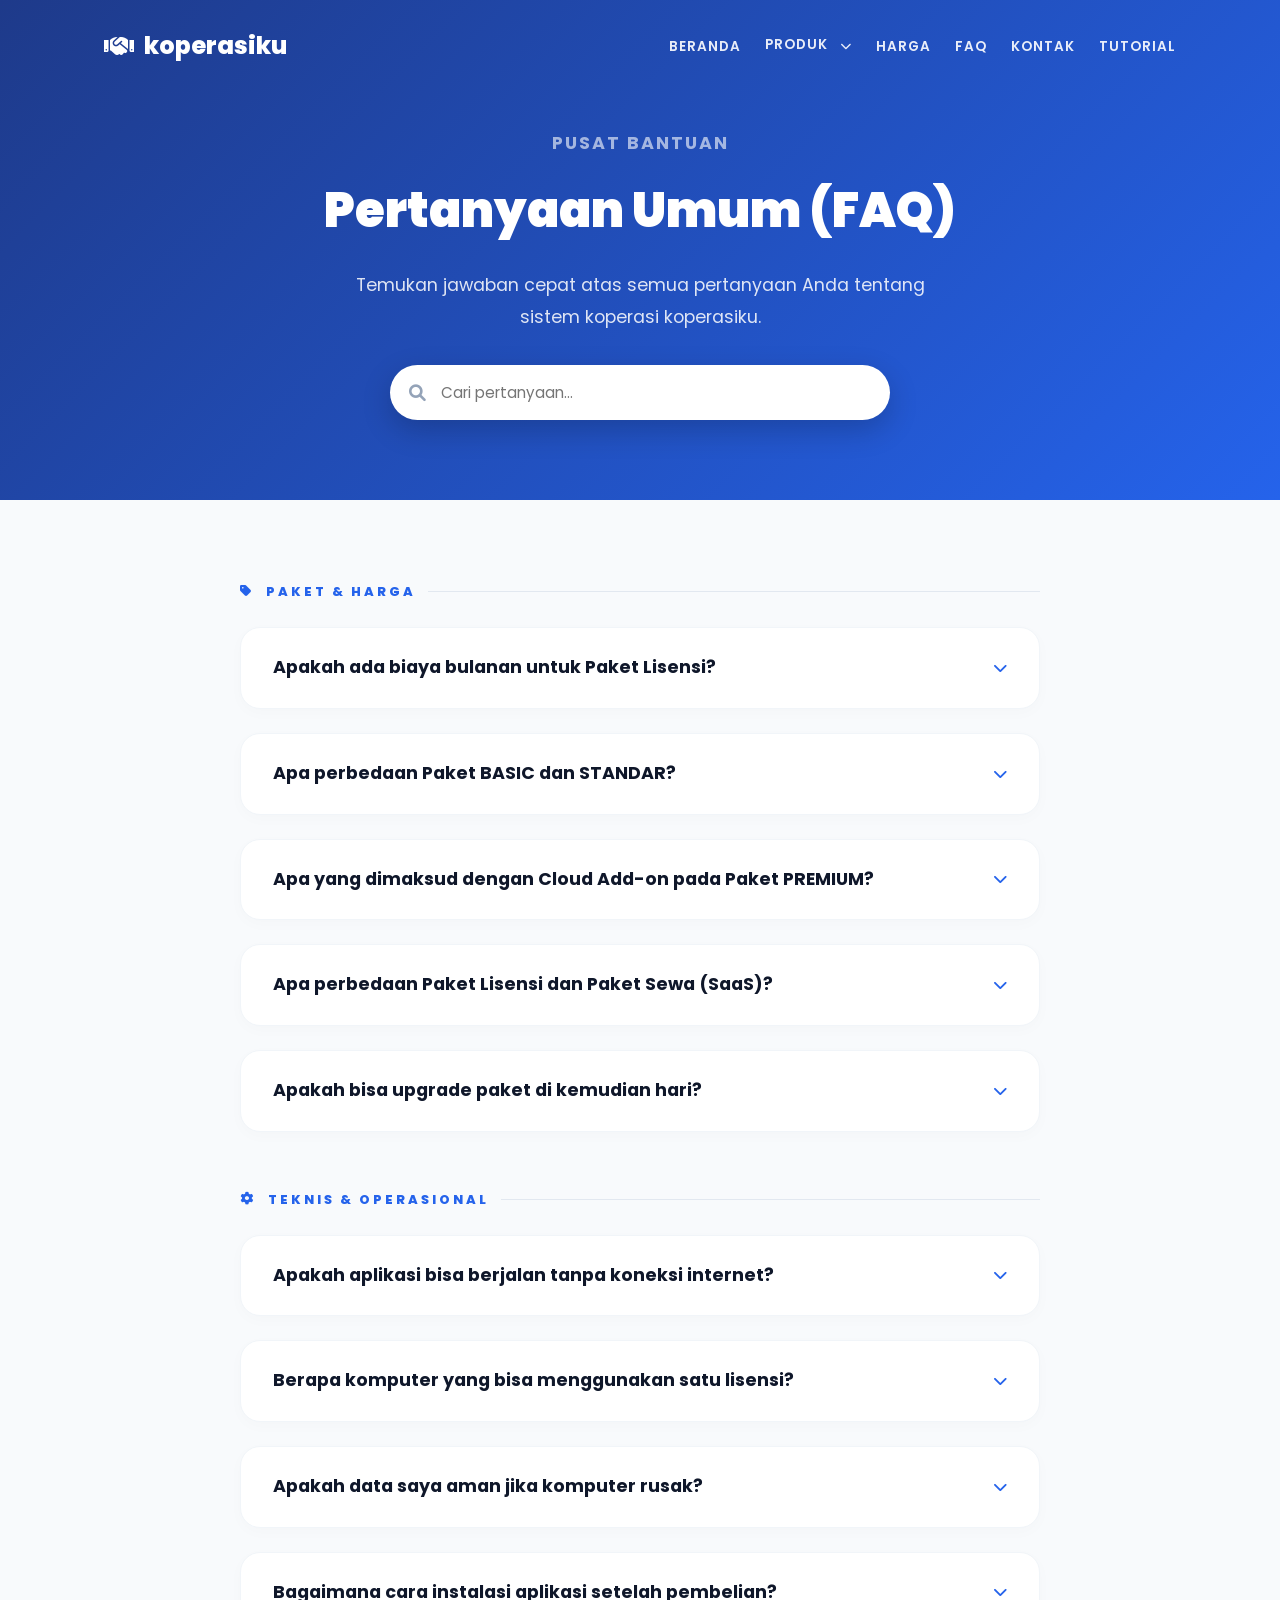
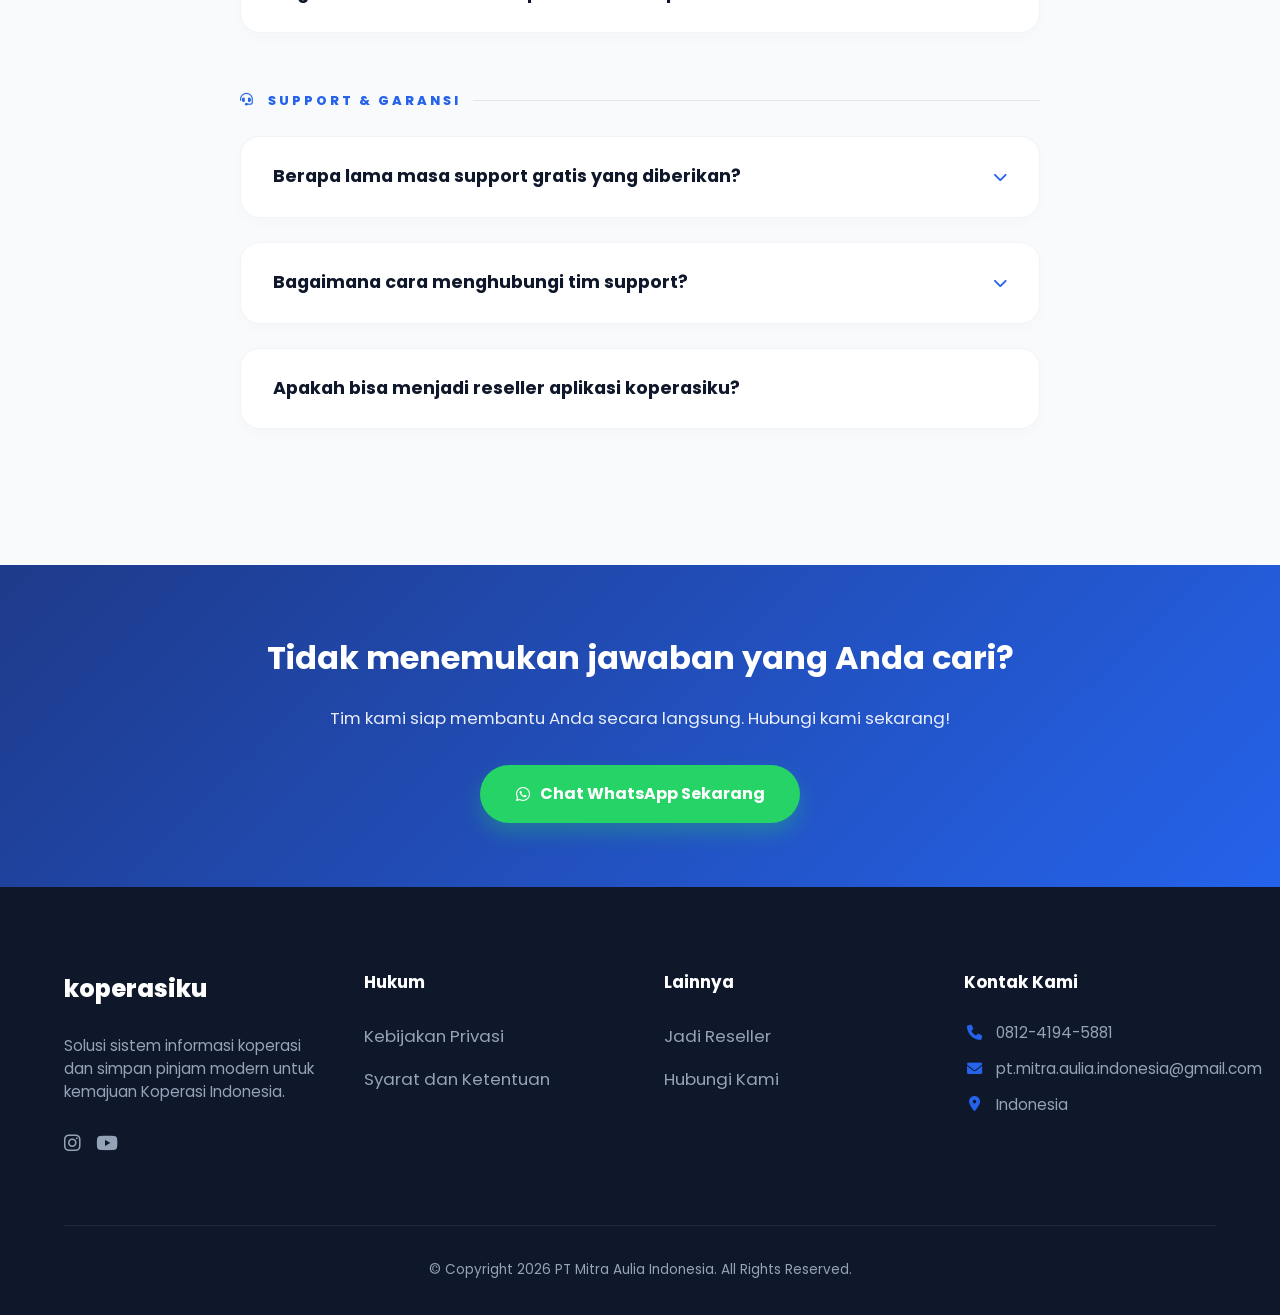
==== pages/faq.html @ 73531bce "Initial commit" ====
<!DOCTYPE html>
<html lang="id">

<head>
  <meta charset="UTF-8" />
  <meta name="viewport" content="width=device-width, initial-scale=1.0" />
  <title>FAQ - Pertanyaan Umum | koperasiku Auliasoft</title>
  <meta name="description"
    content="Temukan jawaban atas pertanyaan umum seputar sistem koperasi koperasiku dari Auliasoft. Panduan lengkap paket lisensi, fitur cloud, pembayaran, dan dukungan teknis." />
  <meta name="keywords"
    content="faq koperasi, pertanyaan sistem koperasi, help koperasiku, panduan auliasoft, lisensi koperasi, cloud simpan pinjam" />
  <link href="https://fonts.googleapis.com/css2?family=Poppins:wght@300;400;500;600;700;800;900&display=swap"
    rel="stylesheet" />
  <link rel="stylesheet" href="https://cdnjs.cloudflare.com/ajax/libs/font-awesome/6.0.0/css/all.min.css" />
  <link rel="stylesheet" href="../css/style.css" />
  <style>
    /* ===== FAQ PAGE SPECIFIC STYLES ===== */
    .faq-page-hero {
      background: linear-gradient(135deg, #1e3a8a 0%, #2563eb 100%);
      padding: 8rem 5% 5rem;
      text-align: center;
      color: white;
    }

    .faq-page-hero h1 {
      font-size: clamp(1.8rem, 4vw, 3rem);
      font-weight: 900;
      margin-bottom: 1rem;
    }

    .faq-page-hero p {
      font-size: 1.1rem;
      opacity: 0.85;
      max-width: 600px;
      margin: 0 auto 2rem;
    }

    .faq-search-bar {
      max-width: 500px;
      margin: 0 auto;
      position: relative;
    }

    .faq-search-bar input {
      width: 100%;
      padding: 1rem 1.5rem 1rem 3.2rem;
      border: none;
      border-radius: 50px;
      font-family: 'Poppins', sans-serif;
      font-size: 0.95rem;
      outline: none;
      box-shadow: 0 10px 30px rgba(0, 0, 0, 0.2);
    }

    .faq-search-bar i {
      position: absolute;
      left: 1.2rem;
      top: 50%;
      transform: translateY(-50%);
      color: #94a3b8;
    }

    .faq-page-body {
      background: var(--bg-light);
      padding: 5rem 5%;
    }

    .faq-page-container {
      max-width: 800px;
      margin: 0 auto;
    }

    .faq-category {
      margin-bottom: 3.5rem;
    }

    .faq-category-title {
      font-size: 0.8rem;
      font-weight: 800;
      color: var(--primary-color);
      text-transform: uppercase;
      letter-spacing: 3px;
      margin-bottom: 1.5rem;
      display: flex;
      align-items: center;
      gap: 0.75rem;
    }

    .faq-category-title::after {
      content: '';
      flex: 1;
      height: 1px;
      background: #e2e8f0;
    }

    .faq-cta {
      background: linear-gradient(135deg, #1e3a8a 0%, #2563eb 100%);
      color: white;
      padding: 4rem 5%;
      text-align: center;
    }

    .faq-cta h2 {
      font-size: clamp(1.4rem, 3vw, 2rem);
      font-weight: 700;
      margin-bottom: 1rem;
    }

    .faq-cta p {
      margin-bottom: 2rem;
      opacity: 0.9;
    }

    .faq-cta .btn-wa {
      display: inline-flex;
      align-items: center;
      gap: 10px;
      background: #25D366;
      color: white;
      padding: 0.9rem 2.2rem;
      border-radius: 50px;
      text-decoration: none;
      font-weight: 700;
      font-size: 1rem;
      transition: all 0.3s;
      box-shadow: 0 10px 20px rgba(37, 211, 102, 0.3);
    }

    .faq-cta .btn-wa:hover {
      transform: translateY(-3px);
      box-shadow: 0 20px 30px rgba(37, 211, 102, 0.4);
    }

    /* Hide items when filtering */
    .faq-accordion details.hidden {
      display: none;
    }

    @media (max-width: 768px) {
      .faq-page-hero {
        padding: 6rem 5% 3rem;
      }

      .faq-page-body {
        padding: 3rem 5%;
      }

      .faq-accordion details {
        padding: 1rem;
        border-radius: 14px;
      }

      .faq-accordion summary {
        font-size: 0.9rem;
      }

      .faq-accordion p {
        font-size: 0.85rem;
      }
    }
  </style>
</head>

<body>

  <!-- Navbar -->
  <nav class="navbar navbar-fixed-top">
    <div class="container">
      <div class="navbar-header">
        <a href="../index.html" class="navbar-brand">
          <span class="brand-text"><i class="fas fa-handshake"></i>koperasiku</span>
        </a>
        <div class="mobile-toggle" id="mobile-toggle">
          <i class="fas fa-bars"></i>
        </div>
      </div>

      <div class="collapse navbar-collapse" id="nav-collapse">
        <ul class="nav navbar-nav navbar-right">
          <li><a href="../index.html#home">Beranda</a></li>
          <li class="dropdown">
            <a href="#" class="dropdown-toggle" data-toggle="dropdown">Produk <i class="fas fa-chevron-down"></i></a>
            <ul class="dropdown-menu">
              <li><a href="koperasi-offline.html">Koperasi Offline</a></li>
              <li><a href="koperasi-online.html">CMS Auliasoft</a></li>
            </ul>
          </li>
          <li><a href="../index.html#harga">Harga</a></li>
          <li><a href="faq.html" class="active">FAQ</a></li>
          <li><a href="../index.html#kontak-form">Kontak</a></li>
          <li><a href="https://www.youtube.com/@auliasoftchannel3554/playlists" target="_blank">Tutorial</a></li>
        </ul>
      </div>
    </div>
  </nav>

  <!-- FAQ Hero -->
  <div class="faq-page-hero">
    <p class="section-subtitle" style="color: rgba(255,255,255,0.7); margin-bottom: 0.5rem;">Pusat Bantuan</p>
    <h1>Pertanyaan Umum (FAQ)</h1>
    <p>Temukan jawaban cepat atas semua pertanyaan Anda tentang sistem koperasi koperasiku.</p>
    <div class="faq-search-bar">
      <i class="fas fa-search"></i>
      <input type="text" id="faq-search" placeholder="Cari pertanyaan..." />
    </div>
  </div>

  <!-- FAQ Page Body -->
  <section class="faq-page-body">
    <div class="faq-page-container">

      <!-- Kategori: Paket & Harga -->
      <div class="faq-category">
        <p class="faq-category-title"><i class="fas fa-tag"></i> Paket &amp; Harga</p>
        <div class="faq-accordion">
          <details>
            <summary>
              Apakah ada biaya bulanan untuk Paket Lisensi?
              <i class="fas fa-chevron-down"></i>
            </summary>
            <p>Tidak ada. Paket Lisensi (BASIC, STANDAR, atau PREMIUM) adalah sistem "Sekali Bayar" untuk lisensi selamanya.
              Anda hanya perlu membayar biaya tambahan jika ingin berlangganan layanan Cloud Add-on tahunan.</p>
          </details>
          <details>
            <summary>
              Apa perbedaan Paket BASIC dan STANDAR?
              <i class="fas fa-chevron-down"></i>
            </summary>
            <p>Paket BASIC dikhususkan untuk koperasi skala mikro dengan lisensi Single User (1 Komputer). Sementara Paket STANDAR mendukung Multi User (Jaringan LAN) dan mencakup dukungan gratis selama 18 bulan.</p>
          </details>
          <details>
            <summary>
              Apa yang dimaksud dengan Cloud Add-on pada Paket PREMIUM?
              <i class="fas fa-chevron-down"></i>
            </summary>
            <p>Paket PREMIUM memungkinkan database offline Anda terintegrasi ke dashboard web. Pengurus bisa memantau laporan dari
              HP melalui layanan cloud tahunan:<br><br>
              • <strong>Dashboard Web HP Pengurus</strong>: Rp 300.000 / Tahun<br>
              • <strong>E-Aulia, M-Aulia, E-Sales</strong>: Rp 600.000 / Tahun
            </p>
          </details>
          <details>
            <summary>
              Apa perbedaan Paket Lisensi dan Paket Sewa (SaaS)?
              <i class="fas fa-chevron-down"></i>
            </summary>
            <p>Paket Lisensi (BASIC-PREMIUM) adalah bayar sekali, aplikasi berjalan di komputer lokal atau jaringan LAN Anda.
              Paket Sewa (A-POS/E-POS) adalah sistem sewa bulanan dimana aplikasi sepenuhnya berbasis web dan bisa diakses
              dari mana saja menggunakan HP, laptop, atau tablet dengan koneksi internet.</p>
          </details>
          <details>
            <summary>
              Apakah bisa upgrade paket di kemudian hari?
              <i class="fas fa-chevron-down"></i>
            </summary>
            <p>Ya, Anda bisa melakukan upgrade paket kapan saja. Hubungi tim kami via WhatsApp untuk informasi biaya
              upgrade dari paket Anda saat ini ke paket yang lebih tinggi.</p>
          </details>
        </div>
      </div>

      <!-- Kategori: Teknis & Operasional -->
      <div class="faq-category">
        <p class="faq-category-title"><i class="fas fa-gear"></i> Teknis &amp; Operasional</p>
        <div class="faq-accordion">
          <details>
            <summary>
              Apakah aplikasi bisa berjalan tanpa koneksi internet?
              <i class="fas fa-chevron-down"></i>
            </summary>
            <p>Ya, untuk paket Lisensi Offline/LAN (BASIC/STANDAR/PREMIUM), aplikasi berjalan sepenuhnya secara lokal. Internet
              hanya dibutuhkan saat aktivasi pertama kali atau jika Anda menggunakan fitur Cloud Add-on.</p>
          </details>
          <details>
            <summary>
              Berapa komputer yang bisa menggunakan satu lisensi?
              <i class="fas fa-chevron-down"></i>
            </summary>
            <p>Paket BASIC adalah lisensi untuk 1 komputer. Paket STANDAR dan PREMIUM mendukung jaringan LAN dengan multi
              komputer dalam satu lokasi (jaringan lokal yang sama).</p>
          </details>
          <details>
            <summary>
              Apakah data saya aman jika komputer rusak?
              <i class="fas fa-chevron-down"></i>
            </summary>
            <p>Untuk paket Lisensi Offline, data tersimpan di server lokal Anda. Kami sangat menyarankan untuk melakukan
              backup data secara rutin. Untuk paket Sewa (A-POS / E-POS), data tersimpan aman di server cloud kami dengan
              enkripsi dan backup otomatis.</p>
          </details>
          <details>
            <summary>
              Bagaimana cara instalasi aplikasi setelah pembelian?
              <i class="fas fa-chevron-down"></i>
            </summary>
            <p>Setelah pembayaran dikonfirmasi, tim kami akan menghubungi Anda untuk proses instalasi dan aktivasi,
              baik secara remote (via TeamViewer) maupun kunjungan langsung untuk area tertentu. Proses instalasi
              biasanya membutuhkan waktu 30-60 menit.</p>
          </details>
        </div>
      </div>

      <!-- Kategori: Support & Garansi -->
      <div class="faq-category">
        <p class="faq-category-title"><i class="fas fa-headset"></i> Support &amp; Garansi</p>
        <div class="faq-accordion">
          <details>
            <summary>
              Berapa lama masa support gratis yang diberikan?
              <i class="fas fa-chevron-down"></i>
            </summary>
            <p>Paket STANDAR hingga PREMIUM mendapatkan support gratis selama 18 bulan sejak tanggal aktivasi. Setelah itu,
              Anda bisa memperpanjang support dengan biaya yang sangat terjangkau.</p>
          </details>
          <details>
            <summary>
              Bagaimana cara menghubungi tim support?
              <i class="fas fa-chevron-down"></i>
            </summary>
            <p>Anda bisa menghubungi kami melalui WhatsApp di nomor <strong>0812-4194-5881</strong> atau email ke
              <strong>pt.mitra.aulia.indonesia@gmail.com</strong>. Tim kami siap membantu Anda pada hari kerja
              (Senin-Sabtu, pukul 08.00-22.00 WIB).
            </p>
          </details>
          <details>
            <summary>
              Apakah bisa menjadi reseller aplikasi koperasiku?
            </summary>
            <p>Ya! Pengguna Paket BASIC secara otomatis bersedia menjadi reseller dan lokasi studi
              banding aplikasi auliasoft. Untuk paket reseller lainnya, silakan hubungi kami untuk mendiskusikan
              kerjasama yang saling menguntungkan.</p>
          </details>
        </div>
      </div>

    </div>
  </section>

  <!-- FAQ CTA -->
  <div class="faq-cta">
    <h2>Tidak menemukan jawaban yang Anda cari?</h2>
    <p>Tim kami siap membantu Anda secara langsung. Hubungi kami sekarang!</p>
    <a href="https://wa.me/6281241945881" target="_blank" class="btn-wa">
      <i class="fab fa-whatsapp"></i> Chat WhatsApp Sekarang
    </a>
  </div>

  <!-- Footer -->
  <footer id="kontak">
    <div class="footer-grid">
      <div class="footer-section">
        <h4 style="color: white; font-weight: 800; font-size: 1.5rem;">koperasiku</h4>
        <p>Solusi sistem informasi koperasi dan simpan pinjam modern untuk kemajuan Koperasi Indonesia.</p>
        <div class="social-icons" style="margin-top: 1.5rem;">
          <a href="https://www.instagram.com/auliasoft/"><i class="fab fa-instagram"></i></a>
          <a href="https://www.youtube.com/@auliasoftchannel3554"><i class="fab fa-youtube"></i></a>
        </div>
      </div>
      <div class="footer-section">
        <h4>Hukum</h4>
        <ul class="footer-links">
          <li><a href="#">Kebijakan Privasi</a></li>
          <li><a href="#">Syarat dan Ketentuan</a></li>
        </ul>
      </div>
      <div class="footer-section">
        <h4>Lainnya</h4>
        <ul class="footer-links">
          <li><a href="#">Jadi Reseller</a></li>
          <li><a href="../index.html#kontak-form">Hubungi Kami</a></li>
        </ul>
      </div>
      <div class="footer-section">
        <h4>Kontak Kami</h4>
        <p><i class="fas fa-phone"></i> 0812-4194-5881</p>
        <p><i class="fas fa-envelope"></i>pt.mitra.aulia.indonesia@gmail.com</p>
        <p><i class="fas fa-location-dot"></i> Indonesia</p>
      </div>
    </div>
    <div class="footer-bottom">
      <p>&copy; Copyright 2026 PT Mitra Aulia Indonesia. All Rights Reserved.</p>
    </div>
  </footer>

  <script src="../js/script.js"></script>
  <script>
    // FAQ Search Filter
    const searchInput = document.getElementById('faq-search');
    searchInput.addEventListener('input', () => {
      const query = searchInput.value.toLowerCase().trim();
      const allDetails = document.querySelectorAll('.faq-accordion details');
      allDetails.forEach(detail => {
        const text = detail.textContent.toLowerCase();
        if (query === '' || text.includes(query)) {
          detail.classList.remove('hidden');
        } else {
          detail.classList.add('hidden');
        }
      });
    });
  </script>

</body>

</html>
---- css/style.css ----
:root {
  --primary-color: #2563eb;
  /* Pro Blue accent */
  --secondary-color: #2563eb;
  --text-dark: #0f172a;
  --text-muted: #64748b;
  --bg-light: #f8fafc;
  --bg-blue-light: #eff6ff;
  --white: #ffffff;
  --transition: all 0.4s cubic-bezier(0.16, 1, 0.3, 1);
}

* {
  margin: 0;
  padding: 0;
  box-sizing: border-box;
}

body {
  font-family: 'Poppins', sans-serif;
  color: var(--text-dark);
  font-size: 1.05rem;
  /* Base font size improved */
  line-height: 1.8;
  overflow-x: hidden;
  background-color: var(--white);
  -webkit-font-smoothing: antialiased;
  -moz-osx-font-smoothing: grayscale;
}

.text-center {
  text-align: center !important;
}

.container {
  max-width: 1200px;
  margin: 0 auto;
  padding: 0 5%;
  width: 100%;
}

/* Global Reveal Animations System */
.fade-in {
  opacity: 0;
  animation: revealUp 0.8s cubic-bezier(0.16, 1, 0.3, 1) forwards;
  will-change: transform, opacity;
}

.delay-1 {
  animation-delay: 0.15s;
}

.delay-2 {
  animation-delay: 0.3s;
}

.delay-3 {
  animation-delay: 0.45s;
}

.delay-4 {
  animation-delay: 0.6s;
}

@keyframes revealUp {
  from {
    opacity: 0;
    transform: translateY(30px);
  }

  to {
    opacity: 1;
    transform: translateY(0);
  }
}

/* Header standard Koperasiku */
/* Navbar Redesign */
.navbar-fixed-top {
  position: fixed;
  top: 0;
  width: 100%;
  z-index: 2000;
  padding: 1.5rem 0;
  transition: all 0.4s;
  background: transparent;
}

.navbar-fixed-top.scrolled {
  background: rgba(255, 255, 255, 0.95);
  backdrop-filter: blur(10px);
  padding: 0.8rem 0;
  box-shadow: 0 4px 20px rgba(0, 0, 0, 0.1);
}

.navbar .container {
  display: flex;
  justify-content: space-between;
  align-items: center;
  max-width: 1200px;
  margin: 0 auto;
  padding: 0 5%;
  width: 100%;
}

.navbar-header {
  display: flex;
  justify-content: space-between;
  align-items: center;
}

.navbar-brand {
  text-decoration: none !important;
  display: flex;
  align-items: center;
}

.brand-text {
  font-size: 1.5rem;
  /* Reduced from 1.8rem for better balance */
  font-weight: 800;
  color: white;
  text-decoration: none !important;
  display: flex;
  align-items: center;
  gap: 10px;
  border-bottom: none !important;
  /* Ensure no border underline */
  outline: none !important;
}

.brand-text i {
  display: flex;
  align-items: center;
}

.navbar-fixed-top.scrolled .brand-text {
  color: var(--primary-color);
}

/* Mobile Toggle */
.mobile-toggle {
  display: none;
  font-size: 1.5rem;
  color: white;
  cursor: pointer;
  transition: var(--transition);
}

.scrolled .mobile-toggle {
  color: var(--text-dark);
}

.navbar-fixed-top.menu-active .mobile-toggle,
.navbar-fixed-top.menu-active .brand-text {
  color: var(--text-dark) !important;
}

.navbar-header {
  position: relative;
  z-index: 2001;
  /* Above the overlay */
}

.navbar-nav {
  display: flex;
  list-style: none;
  gap: 1.5rem;
  align-items: center;
  margin: 0;
  /* Reset margin */
  padding: 0;
}

.navbar-nav a {
  text-decoration: none;
  color: rgba(255, 255, 255, 0.9);
  font-weight: 600;
  font-size: 0.85rem;
  text-transform: uppercase;
  letter-spacing: 1px;
  transition: color 0.3s;
}

.navbar-fixed-top.scrolled .navbar-nav a {
  color: var(--text-dark);
}

.navbar-nav a:hover,
.navbar-nav li.active > a,
.navbar-nav li.dropdown:hover > a {
  color: var(--primary-color) !important;
}

/* Dropdown Styles */
.dropdown {
  position: relative;
}

.dropdown-menu {
  position: absolute;
  top: 100%;
  left: 0;
  background: white;
  min-width: 220px;
  box-shadow: 0 10px 30px rgba(0, 0, 0, 0.1);
  border-radius: 12px;
  padding: 0.8rem 0;
  opacity: 0;
  visibility: hidden;
  transform: translateY(15px);
  transition: all 0.3s cubic-bezier(0.16, 1, 0.3, 1);
  list-style: none;
  z-index: 1000;
  border: 1px solid #f1f5f9;
}

.dropdown:hover .dropdown-menu {
  opacity: 1;
  visibility: visible;
  transform: translateY(0);
}

.dropdown-menu li {
  width: 100%;
}

.dropdown-menu li a {
  padding: 0.7rem 1.5rem;
  display: block;
  color: var(--text-dark) !important;
  font-size: 0.85rem;
  font-weight: 500;
  text-transform: none;
  letter-spacing: 0;
  transition: all 0.2s;
}

.dropdown-menu li a:hover {
  background: var(--bg-blue-light);
  color: var(--primary-color) !important;
  padding-left: 1.8rem;
}

.dropdown-toggle {
  display: flex;
  align-items: center;
  gap: 8px;
  cursor: pointer;
}

.dropdown-toggle i {
  font-size: 0.7rem;
  transition: transform 0.3s;
}

.dropdown:hover .dropdown-toggle i {
  transform: rotate(180deg);
}

/* Mobile Dropdown */
@media (max-width: 991px) {
  .dropdown-menu {
    position: static;
    opacity: 1;
    visibility: visible;
    transform: none;
    box-shadow: none;
    background: transparent;
    border: none;
    padding: 0 0 0 1rem;
    display: none; /* Hidden by default on mobile, toggled via JS or active class */
  }

  .dropdown.open .dropdown-menu {
    display: block;
  }
  
  .navbar-nav {
    flex-direction: column;
    align-items: flex-start;
    width: 100%;
  }
}

/* Hero New Redesign */
/* Ultra-Premium Monitor Mockup */
/* Premium Laptop Mockup (Silver Edition) */
.premium-laptop {
  position: relative;
  width: 100%;
  max-width: 700px;
  margin: 0 auto;
  perspective: 2000px;
  transform-style: preserve-3d;
  animation: ultraFloat 8s ease-in-out infinite;
}

.laptop-screen {
  position: relative;
  background: #d9d9d9; /* Silver/Light Gray */
  padding: 10px;
  border-radius: 18px 18px 0 0;
  border: 1px solid rgba(255, 255, 255, 0.8);
  box-shadow: 
    0 20px 40px rgba(0, 0, 0, 0.3),
    inset 0 0 0 2px rgba(255, 255, 255, 1); /* White Outline */
  transform: rotateX(5deg);
  z-index: 2;
}

.laptop-bezel {
  background: #000;
  padding: 4px;
  border-radius: 10px 10px 0 0;
  position: relative;
  overflow: hidden;
  border: 1px solid #ffffff; /* Explicit white outline on bezel */
}

.laptop-notch {
  position: absolute;
  top: 0;
  left: 50%;
  transform: translateX(-50%);
  width: 100px;
  height: 16px;
  background: #000;
  border-bottom-left-radius: 10px;
  border-bottom-right-radius: 10px;
  z-index: 3;
}

.laptop-camera {
  position: absolute;
  top: 5px;
  left: 50%;
  transform: translateX(-50%);
  width: 3px;
  height: 3px;
  background: #334155;
  border-radius: 50%;
}

.laptop-display {
  position: relative;
  background: #000;
  border-radius: 6px 6px 0 0;
  overflow: hidden;
  aspect-ratio: 16 / 10;
  border: 1px solid rgba(255, 255, 255, 0.3);
}

.laptop-display img {
  width: 100%;
  height: 100%;
  object-fit: cover;
  display: block;
}

.laptop-base {
  position: relative;
  width: 110%;
  height: 14px;
  background: linear-gradient(to bottom, #d9d9d9, #bcbcbc);
  margin-left: -5%;
  border-radius: 0 0 20px 20px;
  box-shadow: 0 10px 30px rgba(0, 0, 0, 0.3);
  z-index: 1;
  border-top: 1px solid rgba(255, 255, 255, 0.5);
}

.laptop-base::after {
  content: '';
  position: absolute;
  top: 0;
  left: 50%;
  transform: translateX(-50%);
  width: 25%;
  height: 5px;
  background: rgba(0, 0, 0, 0.1);
  border-radius: 0 0 10px 10px;
}

.laptop-base::after {
  content: '';
  position: absolute;
  top: 0;
  left: 50%;
  transform: translateX(-50%);
  width: 25%;
  height: 4px;
  background: rgba(0, 0, 0, 0.3);
  border-radius: 0 0 10px 10px;
}

.ambient-glow {
  position: absolute;
  top: 50%;
  left: 50%;
  transform: translate(-50%, -50%);
  width: 120%;
  /* Increased size */
  height: 120%;
  background: radial-gradient(circle, rgba(37, 99, 235, 0.25) 0%, transparent 60%);
  /* Strengthened opacity */
  z-index: 1;
  pointer-events: none;
  filter: blur(20px);
}

@keyframes ultraFloat {

  0%,
  100% {
    transform: translateY(0) rotateY(0);
  }

  50% {
    transform: translateY(-20px) rotateY(2deg);
  }
}

.hero-text-side h1 {
  margin-top: 0;
  margin-bottom: 1.5rem;
  text-shadow: 0 4px 10px rgba(0, 0, 0, 0.5);
  font-weight: 800;
}

.hero-text-side p {
  margin-bottom: 2.5rem;
  text-shadow: 0 2px 5px rgba(0, 0, 0, 0.4);
  font-size: 1.15rem;
  line-height: 1.7;
}

.hero-mockup-hero {
  position: relative;
  z-index: 2;
}

@media (max-width: 992px) {
  .hero-mockup-hero {
    margin-top: 3rem;
  }
}

/* Dropdown Menu Styles */
.nav .dropdown {
  position: relative;
}

.nav .dropdown-menu {
  position: absolute;
  top: 100%;
  left: 0;
  z-index: 1000;
  display: none;
  min-width: 200px;
  padding: 0.5rem 0;
  margin: 0;
  background-color: #fff;
  border-radius: 12px;
  box-shadow: 0 10px 25px rgba(0, 0, 0, 0.1);
  border: 1px solid #f1f5f9;
  list-style: none;
  overflow: hidden;
  transition: all 0.3s ease;
}

/* Desktop Hover Trigger */
@media (min-width: 992px) {
  .nav .dropdown:hover .dropdown-menu {
    display: block;
    animation: dropdownFade 0.3s ease forwards;
  }
}

/* Base Dropdown State (Used by .open class) */
.nav .dropdown.open .dropdown-menu {
  display: block;
  animation: dropdownFade 0.3s ease forwards;
}

.nav .dropdown.open .dropdown-toggle i {
  transform: rotate(180deg);
}

@keyframes dropdownFade {
  from {
    opacity: 0;
    transform: translateY(10px);
  }

  to {
    opacity: 1;
    transform: translateY(0);
  }
}

.nav .dropdown-menu li a {
  display: block;
  padding: 0.8rem 1.5rem;
  color: #334155;
  font-size: 0.9rem;
  font-weight: 500;
  transition: all 0.2s ease;
  text-decoration: none;
}

.nav .dropdown-menu li a:hover {
  background-color: var(--bg-blue-light);
  color: var(--primary-color);
  padding-left: 1.8rem;
}

.dropdown-toggle i {
  margin-left: 5px;
  transition: transform 0.3s ease;
}

.dropdown:hover .dropdown-toggle i {
  transform: rotate(180deg);
}

.hero-new {
  position: relative;
  min-height: 100vh;
  background: url('../img/office-koperasi-bg-v3.png') no-repeat center bottom / cover;
  background-attachment: fixed;
  display: flex;
  align-items: center;
  overflow: hidden;
  padding: 80px 5% 0;
  width: 100%;
}

.hero-overlay {
  position: absolute;
  top: 0;
  left: 0;
  width: 100%;
  height: 100%;
  /* Dual gradient: Top-to-bottom for navbar and Left-to-right for hero text */
  background:
    linear-gradient(to bottom, rgba(15, 23, 42, 0.9) 0%, transparent 25%),
    linear-gradient(to right, rgba(15, 23, 42, 0.9) 0%, rgba(15, 23, 42, 0.6) 50%, rgba(15, 23, 42, 0.3) 100%);
  z-index: 1;
}

.hero-container {
  position: relative;
  z-index: 2;
  display: grid;
  grid-template-columns: 1.2fr 0.8fr;
  gap: 4rem;
  align-items: center;
  color: white;
}

.hero-text-side h1 {
  font-size: clamp(1.8rem, 5vw, 2.8rem);
  /* Slightly more refined max size */
  font-weight: 900;
  line-height: 1.15;
  margin-bottom: 2rem;
  text-shadow: 0 4px 10px rgba(0, 0, 0, 0.5);
}

.hero-text-side p {
  font-size: 1.1rem;
  /* Reduced from 1.25rem */
  opacity: 0.9;
  margin-bottom: 2.5rem;
  max-width: 600px;
  text-shadow: 0 2px 5px rgba(0, 0, 0, 0.4);
}

.btn-playstore {
  display: inline-flex;
  align-items: center;
  gap: 15px;
  background: transparent;
  border: 2px solid white;
  padding: 0.8rem 2rem;
  border-radius: 50px;
  color: white;
  text-decoration: none;
  font-weight: 700;
  font-size: 1.1rem;
  transition: all 0.3s;
}

.btn-playstore:hover {
  background: white;
  color: var(--text-dark);
  transform: translateY(-3px);
}

.dual-mockup {
  position: relative;
  display: flex;
  justify-content: center;
  align-items: center;
}

.mockup-back {
  width: 70%;
  transform: rotate(-5deg) translateX(-20px);
  filter: blur(1px);
  opacity: 0.8;
  z-index: 1;
}

.mockup-front {
  width: 75%;
  position: absolute;
  top: 20px;
  right: -20px;
  z-index: 2;
  box-shadow: 0 30px 60px rgba(0, 0, 0, 0.5);
  border-radius: 30px;
  border: 6px solid #1e293b;
  animation: float 6s ease-in-out infinite;
}

/* Sections General */
section {
  padding: 6rem 5%;
  width: 100%;
  position: relative;
}

.section-title {
  font-size: clamp(1.6rem, 3.5vw, 2.2rem);
  /* Reduced from 2.8rem */
  font-weight: 800;
  margin-bottom: 1.5rem;
  color: var(--text-dark);
  line-height: 1.3;
}

.btn-action {
  display: inline-block;
  padding: 1rem 2.5rem;
  background: var(--primary-color);
  color: white;
  text-decoration: none;
  border-radius: 16px;
  /* Larger radius */
  font-weight: 700;
  transition: all 0.3s cubic-bezier(0.34, 1.56, 0.64, 1);
  box-shadow: 0 10px 20px rgba(37, 99, 235, 0.2);
}

.btn-action:hover {
  transform: translateY(-3px);
  box-shadow: 0 10px 20px rgba(37, 99, 235, 0.2);
}

@keyframes float {

  0%,
  100% {
    transform: translateY(0);
  }

  50% {
    transform: translateY(-20px);
  }
}

@keyframes fadeInDown {
  from {
    opacity: 0;
    transform: translate3d(0, -50px, 0);
  }

  to {
    opacity: 1;
    transform: translate3d(0, 0, 0);
  }
}

.mockup-container {
  position: relative;
  animation: float 6s ease-in-out infinite;
  box-shadow: 0 30px 60px -12px rgba(30, 58, 138, 0.2), 0 18px 36px -18px rgba(0, 0, 0, 0.3);
  border-radius: 24px;
  overflow: hidden;
  border: 8px solid #1e293b;
}

.split-section {
  padding: 8rem 5%;
}

.container-flex {
  display: flex;
  align-items: center;
  gap: 4rem;
  max-width: 1200px;
  margin: 0 auto;
}

.content-half {
  flex: 1;
}

.section-subtitle {
  font-family: 'Poppins', sans-serif;
  color: var(--primary-color);
  font-size: 0.9rem;
  font-weight: 700;
  text-transform: uppercase;
  letter-spacing: 2px;
  margin-bottom: 1rem;
  display: block;
}

.image-wrapper {
  position: relative;
  display: inline-block;
  padding: 40px;
  /* Ruang untuk aksen */
}

/* Lingkaran cahaya di belakang mockup - Jauh lebih ringan dari drop-shadow */
.image-wrapper::before {
  content: '';
  position: absolute;
  top: 50%;
  left: 50%;
  transform: translate(-50%, -50%);
  width: 80%;
  height: 80%;
  background: radial-gradient(circle, rgba(37, 99, 235, 0.08) 0%, rgba(255, 255, 255, 0) 70%);
  border-radius: 50%;
  z-index: 0;
  pointer-events: none;
}

.image-wrapper img {
  width: 100%;
  height: auto;
  position: relative;
  z-index: 1;
  transition: transform 0.6s cubic-bezier(0.34, 1.56, 0.64, 1);
  will-change: transform;
  backface-visibility: hidden;
  transform: translateZ(0);
  animation: floatMobile 4s ease-in-out infinite;
}

.image-wrapper:hover img {
  transform: translateZ(0) translateY(-15px) rotateY(-5deg) scale(1.05);
}

.image-wrapper:hover img {
  transform: translateY(-10px);
}

.mockup-isometric {
  transform: perspective(1500px) rotateY(-20deg) rotateX(10deg);
}

.mockup-tablet {
  transform: perspective(1500px) rotateY(20deg) rotateX(10deg);
}

.btn-simple {
  display: inline-flex;
  align-items: center;
  gap: 12px;
  background: white;
  padding: 1rem 2rem;
  border-radius: 12px;
  text-decoration: none;
  font-weight: 800;
  color: var(--text-dark);
  margin-top: 2.5rem;
  transition: all 0.4s cubic-bezier(0.175, 0.885, 0.32, 1.275);
  border: 2px solid #f1f5f9;
  box-shadow: 0 4px 15px rgba(0, 0, 0, 0.05);
}

.btn-simple:hover {
  border-color: var(--primary-color);
  color: var(--primary-color);
  transform: translateX(10px);
  box-shadow: 0 10px 25px rgba(37, 99, 235, 0.1);
}

.btn-simple i {
  transition: transform 0.3s;
}

.btn-simple:hover i {
  transform: translateX(5px);
}

/* Features Center Layout Redesign */
.features-center-layout {
  padding: 8rem 5%;
  background: white;
}

.features-header {
  margin-bottom: 4rem;
  /* Reduced from 5rem */
  max-width: 1200px;
  margin-left: auto;
  margin-right: auto;
  text-align: center;
}

.title-bold {
  font-size: clamp(1.6rem, 3.5vw, 2.2rem);
  /* Reduced from 3.5rem for consistency */
  font-weight: 900;
  color: #1e293b;
  margin-bottom: 0.8rem;
  line-height: 1.2;
}

.subtitle-blue {
  color: var(--primary-color);
  font-weight: 700;
  letter-spacing: 1.5px;
  font-size: 0.95rem;
  /* Reduced from 1.1rem */
  text-transform: uppercase;
  display: block;
}

.features-symmetric-grid {
  display: flex;
  align-items: center;
  justify-content: center;
  gap: 3rem;
  max-width: 1400px;
  margin: 0 auto;
}

.features-side {
  flex: 1;
  display: flex;
  flex-direction: column;
  gap: 8rem;
}

.features-side.left-align .feature-item-alt {
  align-items: flex-end;
  text-align: right;
}

.features-side.right-align .feature-item-alt {
  align-items: flex-start;
  text-align: left;
}

.features-mockup {
  flex: 1.5;
  display: flex;
  justify-content: center;
  align-items: center;
}

.laptop-container {
  width: 100%;
  max-width: 600px;
  position: relative;
  padding: 20px;
}

.laptop-container::before {
  content: '';
  position: absolute;
  top: 50%;
  left: 50%;
  transform: translate(-50%, -50%);
  width: 100%;
  height: 100%;
  background: radial-gradient(circle, rgba(37, 99, 235, 0.05) 0%, rgba(255, 255, 255, 0) 80%);
  z-index: 0;
}

.laptop-mockup-img {
  width: 100%;
  height: auto;
  position: relative;
  z-index: 1;
  filter: drop-shadow(0 10px 20px rgba(0, 0, 0, 0.1));
  transition: transform 0.8s cubic-bezier(0.34, 1.56, 0.64, 1);
  will-change: transform;
  backface-visibility: hidden;
  transform: translateZ(0);
  animation: floatLaptop 6s ease-in-out infinite;
}

.laptop-mockup-img:hover {
  transform: translateZ(0) scale(1.03) rotateX(2deg);
}

@keyframes floatMobile {

  0%,
  100% {
    transform: translateZ(0) translateY(0);
  }

  50% {
    transform: translateZ(0) translateY(-10px);
  }
}

@keyframes floatLaptop {

  0%,
  100% {
    transform: translateZ(0) translateY(0);
  }

  50% {
    transform: translateZ(0) translateY(-8px);
  }
}

.laptop-mockup-img:hover {
  transform: scale(1.05);
}

.feature-item-alt {
  display: flex;
  flex-direction: column;
}

.fi-icon {
  width: 60px;
  height: 60px;
  background: white;
  border: 1px solid #e2e8f0;
  border-radius: 50%;
  display: flex;
  align-items: center;
  justify-content: center;
  margin-bottom: 2rem;
  color: #cbd5e1;
  font-size: 1.5rem;
  box-shadow: 0 4px 10px rgba(0, 0, 0, 0.03);
}

.feature-item-alt:hover .fi-icon {
  border-color: var(--primary-color);
  color: var(--primary-color);
  box-shadow: 0 10px 20px rgba(37, 99, 235, 0.1);
}

.fi-text h4 {
  font-size: 1.3rem;
  /* Slightly larger for clarity */
  font-weight: 800;
  color: #1e293b;
  margin-bottom: 1rem;
  letter-spacing: 0.5px;
}

.fi-text p {
  font-size: 1.05rem;
  line-height: 1.8;
  color: #64748b;
  max-width: 350px;
}

@media (max-width: 968px) {

  .container-flex,
  .features-symmetric-grid {
    flex-direction: column;
    text-align: center !important;
  }

  .features-side {
    align-items: center !important;
    text-align: center !important;
    gap: 3rem;
  }

  .features-side:first-child .feature-item-alt,
  .features-side:last-child .feature-item-alt {
    align-items: center;
    text-align: center;
  }
}

.mockup-container img.front {
  position: absolute;
  top: 0;
  left: 0;
  z-index: 2;
  width: 100%;
  height: auto;
  animation-name: fadeInDown;
  animation-duration: 0.7s;
  animation-delay: 1.6s;
  animation-fill-mode: both;
}

/* Split Section (Upgrade) */
.container-flex {
  display: flex;
  align-items: center;
  gap: 4rem;
  flex-wrap: wrap;
}

.content-half {
  flex: 1;
  min-width: 300px;
}

.content-half p {
  color: var(--text-muted);
  margin-bottom: 2rem;
  font-size: 1.05rem;
}

/* Features Grid */
.features-grid {
  display: grid;
  grid-template-columns: repeat(auto-fit, minmax(250px, 1fr));
  gap: 2rem;
}

.feature-card {
  background: var(--white);
  padding: 3.5rem 2rem;
  border-radius: 24px;
  text-align: center;
  border: 1px solid #f1f5f9;
  border-top: 4px solid transparent;
  box-shadow: 0 10px 40px rgba(0, 0, 0, 0.02);
  transition: all 0.4s cubic-bezier(0.16, 1, 0.3, 1);
  display: flex;
  flex-direction: column;
  align-items: center;
  gap: 0.5rem;
}

.feature-card:hover {
  transform: translateY(-10px);
  box-shadow: 0 30px 60px rgba(37, 99, 235, 0.1);
  border-color: var(--primary-color);
  border-top-color: var(--primary-color);
}

.feature-card i {
  font-size: 2.5rem;
  color: var(--primary-color);
  margin-bottom: 1.5rem;
  padding: 20px;
  background: var(--bg-blue-light);
  border-radius: 20px;
  transition: all 0.3s;
}

.feature-card:hover i {
  background: var(--primary-color);
  color: white;
  transform: rotate(-10deg) scale(1.1);
}

.feature-card h4 {
  font-weight: 800;
  margin-bottom: 1rem;
  font-size: 1.2rem;
}

.feature-card p {
  font-size: 0.95rem;
  color: var(--text-muted);
}

/* Smaller Feature Cards for Fitur Lain */
.small-features .feature-card {
  padding: 2rem 1.5rem;
}

@media (min-width: 992px) {
  .small-features {
    grid-template-columns: repeat(3, 1fr);
  }
}

/* Pricing System */
.pricing-tabs {
  display: flex;
  justify-content: center;
  gap: 1rem;
  margin-bottom: 4rem;
}

.tab-btn {
  padding: 1rem 2.5rem;
  border: 2px solid #e2e8f0;
  background: white;
  border-radius: 50px;
  font-weight: 700;
  cursor: pointer;
  transition: all 0.4s ease;
  color: var(--text-muted);
  font-size: 0.95rem;
}

.tab-btn:hover {
  border-color: var(--primary-color);
  color: var(--primary-color);
}

.tab-btn.active {
  background: var(--primary-color);
  color: white;
  border-color: var(--primary-color);
  box-shadow: 0 10px 20px rgba(37, 99, 235, 0.2);
}

.pricing-grid {
  display: none; /* Hidden by default */
  grid-template-columns: repeat(auto-fit, minmax(300px, 1fr));
  gap: 2.5rem;
  max-width: 1200px;
  margin: 0 auto;
  justify-content: center;
}

.pricing-grid.active {
  display: grid;
  animation: fadeIn 0.5s ease;
}

@media (min-width: 992px) {
    .pricing-grid {
        grid-template-columns: repeat(auto-fit, minmax(320px, 380px)); /* Fixed max width per card to prevent stretching */
    }
}

@keyframes fadeIn {
    from { opacity: 0; transform: translateY(10px); }
    to { opacity: 1; transform: translateY(0); }
}

.price-card {
  background: white;
  padding: 3rem 2rem;
  border-radius: 35px;
  border: 1px solid #e2e8f0;
  text-align: left;
  transition: all 0.5s cubic-bezier(0.16, 1, 0.3, 1);
  position: relative;
  display: flex;
  flex-direction: column;
  box-shadow: 0 10px 40px rgba(0, 0, 0, 0.03);
  height: 100%;
}

.price-card:hover {
  transform: translateY(-12px);
  box-shadow: 0 30px 60px rgba(0, 0, 0, 0.08);
  border-color: var(--primary-color);
}

.price-header {
  margin-bottom: 2rem;
}

.price-icon-box {
  width: 60px;
  height: 60px;
  border-radius: 18px;
  display: flex;
  align-items: center;
  justify-content: center;
  font-size: 1.5rem;
  margin-bottom: 1.5rem;
}

.price-category {
  font-size: 0.85rem;
  font-weight: 700;
  color: #64748b;
  text-transform: uppercase;
  letter-spacing: 1px;
  display: block;
  margin-bottom: 0.5rem;
}

.price-card h3 {
  font-size: 1.5rem;
  font-weight: 900;
  color: #1e293b;
  margin: 0;
}

.price-amount {
  margin-bottom: 2.5rem;
  display: flex;
  align-items: baseline;
  gap: 4px;
}

.price-amount .currency {
  font-size: 1.25rem;
  font-weight: 700;
  color: #1e293b;
}

.price-amount .value {
  font-size: 3rem;
  font-weight: 900;
  color: #1e293b;
  line-height: 1;
}

.price-amount .period {
  font-size: 1.1rem;
  color: #94a3b8;
  font-weight: 500;
}

.price-card.featured .price-amount .value {
  color: var(--primary-color);
}

.price-features {
  list-style: none;
  text-align: left;
  margin-bottom: 3rem;
  flex-grow: 1;
}

.price-features li {
  padding: 0.8rem 0;
  color: #64748b;
  font-size: 0.95rem;
  display: flex;
  align-items: center;
  gap: 12px;
}

.price-features li i {
  color: #10b981;
  font-size: 0.9rem;
  background: rgba(16, 185, 129, 0.1);
  width: 24px;
  height: 24px;
  display: flex;
  align-items: center;
  justify-content: center;
  border-radius: 50%;
  flex-shrink: 0;
}

.price-card.featured {
  border: 2px solid var(--primary-color);
  background: #fdfdff;
  transform: scale(1.05);
  box-shadow: 0 20px 40px rgba(37, 99, 235, 0.1);
}

.price-card.featured:hover {
  transform: scale(1.07) translateY(-15px);
}

.popular-badge {
  position: absolute;
  top: -15px;
  left: 50%;
  transform: translateX(-50%);
  background: var(--primary-color);
  color: white;
  padding: 0.5rem 1.5rem;
  border-radius: 50px;
  font-size: 0.8rem;
  font-weight: 900;
  letter-spacing: 1px;
  box-shadow: 0 10px 20px rgba(37, 99, 235, 0.3);
}

/* Cloud Add-on Section inside Price Card */
.addon-section {
  margin: 0 0 2rem 0;
  padding: 1.2rem;
  background: var(--bg-blue-light);
  border: 1px dashed var(--primary-color);
  border-radius: 16px;
  text-align: left;
}

.addon-label {
  font-size: 0.75rem;
  font-weight: 800;
  color: var(--primary-color);
  text-transform: uppercase;
  letter-spacing: 1px;
  margin-bottom: 1rem;
}

.addon-item {
  display: flex;
  align-items: center;
  gap: 0.75rem;
  padding: 0.6rem 0;
  border-bottom: 1px solid rgba(37, 99, 235, 0.1);
}

.addon-item:last-child {
  border-bottom: none;
  padding-bottom: 0;
}

.addon-item i {
  font-size: 1.1rem;
  color: var(--primary-color);
  width: 24px;
  text-align: center;
  flex-shrink: 0;
}

.addon-item>div {
  display: flex;
  flex-direction: column;
  gap: 2px;
}

.addon-item strong {
  font-size: 0.82rem;
  color: var(--text-dark);
  font-weight: 700;
  line-height: 1.3;
}

.addon-item span {
  font-size: 0.78rem;
  color: var(--primary-color);
  font-weight: 600;
}

/* Footer Section */
footer {
  background: #0f172a;
  color: #94a3b8;
  padding: 5rem 5% 2rem;
}

.footer-grid {
  display: grid;
  grid-template-columns: repeat(auto-fit, minmax(200px, 1fr));
  gap: 3rem;
  max-width: 1200px;
  margin: 0 auto;
}

.footer-section h4 {
  color: white;
  margin-bottom: 1.5rem;
}

.footer-links {
  list-style: none;
}

.footer-links li {
  margin-bottom: 0.8rem;
}

.footer-links a {
  color: #94a3b8;
  text-decoration: none;
}

.footer-links a:hover {
  color: white;
}

.social-icons {
  display: flex;
  gap: 15px;
}

.social-icons a {
  color: #94a3b8;
  font-size: 1.2rem;
}

.footer-section p {
  display: flex;
  align-items: center;
  gap: 12px;
  margin-bottom: 0.8rem;
  font-size: 0.95rem;
  line-height: normal;
}

.footer-section p i {
  color: var(--primary-color);
  width: 20px;
  text-align: center;
  flex-shrink: 0;
}

.footer-bottom {
  margin-top: 4rem;
  padding-top: 2rem;
  border-top: 1px solid #1e293b;
  text-align: center;
  font-size: 0.85rem;
}

@media (max-width: 991px) {
  .navbar-fixed-top {
    padding: 1rem 0;
    background: rgba(15, 23, 42, 0.9);
    /* Dark background for mobile header by default */
  }

  .navbar-fixed-top.scrolled {
    background: white;
  }

  .navbar-header {
    width: 100%;
    display: flex;
    justify-content: space-between;
    align-items: center;
  }

  .mobile-toggle {
    display: block;
    order: 2;
    /* Ensure it stays on the right */
  }

  .navbar-brand {
    order: 1;
    /* Logo on the left */
  }

  .navbar-collapse {
    position: fixed;
    top: 0;
    left: 0;
    width: 100%;
    height: 100vh;
    background: white;
    padding: 5rem 2rem 2rem;
    /* Moved up from 8rem */
    z-index: 1999;
    flex-direction: column;
    text-align: left;
    /* Left align as per reference */
    overflow-y: auto;
    opacity: 0;
    visibility: hidden;
    transition: all 0.5s cubic-bezier(0.16, 1, 0.3, 1);
    display: flex;
  }

  .navbar-collapse.active {
    opacity: 1;
    visibility: visible;
  }

  .navbar-nav {
    flex-direction: column;
    gap: 0;
    /* No gap, use borders instead */
    width: 100%;
  }

  .navbar-nav li {
    width: 100%;
    opacity: 0;
    transform: translateX(-20px);
    /* Slide from left */
    transition: all 0.5s cubic-bezier(0.16, 1, 0.3, 1);
    border-bottom: 1px solid #f1f5f9;
  }

  .navbar-collapse.active .navbar-nav li {
    opacity: 1;
    transform: translateY(0);
  }

  /* Staggered animation for menu items */
  .navbar-collapse.active .navbar-nav li:nth-child(1) {
    transition-delay: 0.1s;
  }

  .navbar-collapse.active .navbar-nav li:nth-child(2) {
    transition-delay: 0.15s;
  }

  .navbar-collapse.active .navbar-nav li:nth-child(3) {
    transition-delay: 0.2s;
  }

  .navbar-collapse.active .navbar-nav li:nth-child(4) {
    transition-delay: 0.25s;
  }

  .navbar-collapse.active .navbar-nav li:nth-child(5) {
    transition-delay: 0.3s;
  }

  .navbar-collapse.active .navbar-nav li:nth-child(6) {
    transition-delay: 0.35s;
  }

  .navbar-collapse.active .navbar-nav li:nth-child(7) {
    transition-delay: 0.4s;
  }

  .navbar-nav a {
    font-size: 1rem;
    /* Reduced from 1.1rem for better mobile fit */
    font-weight: 700;
    letter-spacing: 0.5px;
    padding: 1.2rem 0;
    /* Taller tap areas */
    display: block;
    width: 100%;
    color: var(--text-dark) !important;
    position: relative;
    transition: var(--transition);
  }

  .navbar-nav a:active {
    background: #f8fafc;
    padding-left: 10px;
  }

  /* Mobile Dropdown Specific Fix */
  .navbar-nav .dropdown-menu {
    position: static !important;
    float: none;
    background: #f8fafc; /* Light background for contrast */
    box-shadow: none;
    border: none;
    display: none;
    margin: 0.5rem 0 1rem;
    padding: 0;
    opacity: 1;
    animation: none;
    width: 100%;
    transform: none !important;
  }

  .navbar-nav .dropdown.open .dropdown-menu {
    display: block !important;
  }

  .navbar-nav .dropdown-menu li a {
    font-size: 0.9rem;
    color: var(--text-muted) !important;
    padding: 0.8rem 1.5rem !important;
    border-bottom: none !important;
    text-transform: none; /* Sub-items don't need all-caps */
  }

  .hero-container {
    grid-template-columns: 1fr;
    text-align: center;
    gap: 3rem;
  }

  .hero-text-side p {
    margin-left: auto;
    margin-right: auto;
  }

  .btn-playstore {
    padding: 0.6rem 1.5rem;
    /* Reduced from 0.8rem 2rem */
    font-size: 0.95rem;
    /* Reduced from 1.1rem */
    gap: 10px;
  }

  .container-flex {
    flex-direction: column;
    text-align: center;
    gap: 1rem;
    /* Further reduced from 1.5rem */
  }

  .split-section {
    padding: 4rem 5%;
    /* Reduced from 8rem for mobile */
  }

  .image-wrapper {
    padding: 10px;
    /* Reduced from 40px for mobile */
  }

  .btn-simple {
    margin-top: 1rem;
    /* Further reduced from 1.5rem */
    margin-bottom: 0.5rem;
  }

  #cocok-untuk .container-flex {
    flex-direction: column-reverse;
    /* Put image on top for this section */
  }

  .price-card.featured {
    transform: none;
  }

  /* FAQ Mobile Overrides */
  #faq {
    padding: 4rem 0;
    /* Reduced from 8rem */
  }

  .container-faq {
    padding: 0 1rem;
    /* Tighter horizontal padding */
  }

  .faq-accordion details {
    padding: 1.2rem 1.2rem;
    /* Reduced from 1.5rem 2rem */
    border-radius: 16px;
    margin-bottom: 1rem;
  }

  .faq-accordion details:hover {
    transform: none;
    /* Remove slide on mobile (touch devices) */
  }

  .faq-accordion summary {
    font-size: 0.9rem;
    /* Reduced from 1.1rem */
    font-weight: 700;
    gap: 0.5rem;
  }

  .faq-accordion p {
    font-size: 0.85rem;
    /* Readable but compact */
    line-height: 1.7;
    padding-top: 1rem;
    margin-top: 1rem;
  }
}

/* FAQ Accordion Refinement */
.faq-accordion details {
  background: white;
  padding: 1.8rem;
  border-radius: 20px;
  margin-bottom: 1.2rem;
  border: 1px solid #f1f5f9;
  cursor: pointer;
  transition: all 0.3s cubic-bezier(0.16, 1, 0.3, 1);
  box-shadow: 0 4px 15px rgba(0, 0, 0, 0.02);
}

.faq-accordion details:hover {
  border-color: var(--primary-color);
  box-shadow: 0 10px 25px rgba(37, 99, 235, 0.05);
  transform: translateX(10px);
}

.faq-accordion summary {
  font-weight: 800;
  color: #1e293b;
  list-style: none;
  display: flex;
  justify-content: space-between;
  align-items: center;
  font-size: 1.15rem;
  /* Better visibility */
}

.faq-accordion summary::-webkit-details-marker {
  display: none;
}

.faq-accordion p {
  margin-top: 1.5rem;
  color: #64748b;
  line-height: 1.8;
  padding-left: 0.5rem;
  border-left: 3px solid var(--primary-color);
}

#faq {
  background: var(--bg-light);
  padding: 8rem 0;
  margin-top: 2rem;
  width: 100%;
}

.container-faq {
  max-width: 850px;
  margin: 0 auto;
  padding: 0 1.5rem;
}

.faq-accordion details {
  background: white;
  padding: 1.5rem 2rem;
  border-radius: 20px;
  margin-bottom: 1.5rem;
  border: 1px solid #f1f5f9;
  cursor: pointer;
  transition: all 0.4s cubic-bezier(0.16, 1, 0.3, 1);
  box-shadow: 0 4px 15px rgba(0, 0, 0, 0.02);
}

.faq-accordion details:hover {
  border-color: var(--primary-color);
  transform: translateY(-3px);
  box-shadow: 0 20px 40px rgba(37, 99, 235, 0.05);
}

.faq-accordion summary {
  font-weight: 700;
  color: var(--text-dark);
  list-style: none;
  display: flex;
  justify-content: space-between;
  align-items: center;
  font-size: 1.1rem;
}

.faq-accordion summary i {
  color: var(--primary-color);
  font-size: 0.9rem;
  transition: transform 0.3s;
}

.faq-accordion details[open] summary i {
  transform: rotate(180deg);
}

.faq-accordion p {
  padding-top: 1.5rem;
  color: var(--text-muted);
  line-height: 1.7;
  border-top: 1px solid #f8fafc;
  margin-top: 1.5rem;
}

.pricing-content {
  display: none;
}

.pricing-content.active {
  display: grid;
}

/* Contact Section Redesign */
#kontak-form {
  padding: 8rem 5%;
  background-color: #f8fafc;
  position: relative;
  overflow: hidden;
}

#kontak-form::before {
  content: '';
  position: absolute;
  top: -10%;
  right: -5%;
  width: 400px;
  height: 400px;
  background: radial-gradient(circle, rgba(37, 99, 235, 0.05) 0%, transparent 70%);
  z-index: 0;
}

.contact-wrapper {
  display: grid;
  grid-template-columns: 1fr 1.2fr;
  gap: 5rem;
  max-width: 1200px;
  margin: 0 auto;
  position: relative;
  z-index: 1;
}

.contact-info {
  display: flex;
  flex-direction: column;
}

.contact-description {
  color: #64748b;
  margin-bottom: 3rem;
  font-size: 1.05rem;
}

.info-items {
  display: flex;
  flex-direction: column;
  gap: 2rem;
  margin-bottom: 3.5rem;
}

.info-item {
  display: flex;
  gap: 1.5rem;
  align-items: flex-start;
}

.info-icon {
  width: 54px;
  height: 54px;
  background: white;
  border-radius: 14px;
  display: flex;
  align-items: center;
  justify-content: center;
  color: var(--primary-color);
  font-size: 1.4rem;
  box-shadow: 0 10px 25px rgba(0, 0, 0, 0.05);
  flex-shrink: 0;
  transition: all 0.3s ease;
}

.info-item:hover .info-icon {
  background: var(--primary-color);
  color: white;
  transform: translateY(-5px);
}

.info-text h4 {
  font-size: 1.1rem;
  font-weight: 800;
  color: #1e293b;
  margin-bottom: 0.4rem;
}

.info-text p {
  color: #64748b;
  font-size: 0.95rem;
  word-break: break-word; /* Prevents long emails from clipping */
}

.social-links-contact {
  display: flex;
  gap: 1.2rem;
}

.social-links-contact a {
  width: 44px;
  height: 44px;
  border-radius: 50%;
  background: #e2e8f0;
  display: flex;
  align-items: center;
  justify-content: center;
  color: #475569;
  text-decoration: none;
  transition: all 0.3s ease;
  font-size: 1.1rem;
}

.social-links-contact a:hover {
  background: var(--primary-color);
  color: white;
  transform: scale(1.1);
}

.contact-form-container {
  background: white;
  padding: 3.5rem;
  border-radius: 30px;
  box-shadow: 0 30px 60px -15px rgba(15, 23, 42, 0.08);
  border: 1px solid #f1f5f9;
}

.premium-contact-form {
  display: flex;
  flex-direction: column;
  gap: 1.8rem;
}

.form-group-alt {
  display: flex;
  flex-direction: column;
  gap: 0.6rem;
}

.form-group-alt label {
  font-size: 0.85rem;
  font-weight: 700;
  color: #475569;
  letter-spacing: 0.5px;
}

.form-group-alt input,
.form-group-alt textarea {
  padding: 1rem 1.2rem;
  border-radius: 12px;
  border: 2px solid #f1f5f9;
  background: #f8fafc;
  font-family: inherit;
  font-size: 0.95rem;
  transition: all 0.3s ease;
  color: #1e293b;
}

.form-group-alt input:focus,
.form-group-alt textarea:focus {
  outline: none;
  border-color: var(--primary-color);
  background: white;
  box-shadow: 0 10px 20px rgba(37, 99, 235, 0.05);
}

.btn-primary-glow {
  background: var(--primary-color);
  color: white;
  padding: 1.1rem 2.8rem;
  border-radius: 50px;
  border: none;
  font-weight: 800;
  font-size: 1.1rem;
  display: inline-flex;
  align-items: center;
  justify-content: center;
  gap: 12px;
  cursor: pointer;
  transition: all 0.4s cubic-bezier(0.16, 1, 0.3, 1);
  box-shadow: 0 15px 35px rgba(37, 99, 235, 0.4);
  text-decoration: none;
}

.btn-outline-white {
  background: rgba(255, 255, 255, 0.1);
  backdrop-filter: blur(10px);
  color: white;
  padding: 1.1rem 2.8rem;
  border-radius: 50px;
  border: 2px solid rgba(255, 255, 255, 0.5);
  font-weight: 800;
  font-size: 1.1rem;
  display: inline-flex;
  align-items: center;
  justify-content: center;
  gap: 12px;
  cursor: pointer;
  transition: all 0.4s cubic-bezier(0.16, 1, 0.3, 1);
  text-decoration: none;
}

.btn-primary-glow:hover {
  transform: translateY(-5px) scale(1.02);
  box-shadow: 0 20px 45px rgba(37, 99, 235, 0.5);
  background: #1d4ed8;
}

.btn-outline-white:hover {
  background: rgba(255, 255, 255, 1);
  color: var(--text-dark);
  transform: translateY(-5px) scale(1.02);
}

/* Responsiveness Redesign */
@media (max-width: 991px) {
  .contact-wrapper {
    grid-template-columns: 1fr;
    gap: 2.5rem;
  }

  .contact-info {
    text-align: center;
    align-items: center;
  }

  .social-links-contact {
    justify-content: center;
  }

  .info-items {
    gap: 1rem;
    margin-bottom: 2.5rem;
    width: 100%;
    max-width: 100%;
  }

  .info-item {
    text-align: left;
    background: white;
    padding: 1.2rem;
    border-radius: 16px;
    width: 100%;
    box-shadow: 0 5px 20px rgba(0, 0, 0, 0.04);
  }

  .contact-form-container {
    padding: 2rem 1.5rem;
    border-radius: 24px;
    box-shadow: 0 20px 40px rgba(15, 23, 42, 0.05);
  }
}

@media (max-width: 768px) {
  #kontak-form {
    padding: 4rem 15px;
  }

  .section-title {
    font-size: 1.7rem;
  }

  .form-row {
    flex-direction: column;
    gap: 1rem;
  }

  .premium-contact-form {
    gap: 1.2rem;
  }
}

@media (max-width: 480px) {
  #kontak-form {
    padding: 3rem 10px;
  }

  .contact-form-container {
    padding: 1.5rem 1rem;
  }

  .info-item {
    padding: 0.8rem;
  }

  .info-icon {
    width: 44px;
    height: 44px;
    font-size: 1.1rem;
  }

  .info-text h4 {
    font-size: 0.95rem;
  }

  .info-text p {
    font-size: 0.85rem;
  }

  .btn-primary-glow {
    width: 100%;
    font-size: 1rem;
    padding: 1rem;
  }
}

/* Promo Upgrade 2026 Section */
.promo-upgrade-section {
  background: linear-gradient(135deg, #f8fafc 0%, #eff6ff 100%);
  padding: 8rem 5%;
}

.promo-header {
  text-align: center;
  margin-bottom: 4rem;
  max-width: 800px;
  margin-left: auto;
  margin-right: auto;
}

.upgrade-grid {
  display: grid;
  grid-template-columns: repeat(auto-fit, minmax(250px, 1fr));
  gap: 2rem;
  margin-bottom: 4rem;
}

.upgrade-card {
  background: white;
  padding: 2.5rem 2rem;
  border-radius: 24px;
  box-shadow: 0 10px 30px rgba(37, 99, 235, 0.05);
  transition: all 0.4s cubic-bezier(0.175, 0.885, 0.32, 1.275);
  border: 1px solid #f1f5f9;
  text-align: center;
}

.upgrade-card:hover {
  transform: translateY(-15px);
  box-shadow: 0 20px 40px rgba(37, 99, 235, 0.1);
  border-color: var(--primary-color);
}

.uc-icon {
  width: 70px;
  height: 70px;
  background: var(--bg-blue-light);
  color: var(--primary-color);
  border-radius: 20px;
  display: flex;
  align-items: center;
  justify-content: center;
  font-size: 1.8rem;
  margin: 0 auto 1.5rem;
  transition: all 0.4s;
}

.upgrade-card:hover .uc-icon {
  background: var(--primary-color);
  color: white;
  transform: rotateY(360deg);
}

.upgrade-card h3 {
  font-size: 1.25rem;
  font-weight: 700;
  margin-bottom: 1rem;
  color: var(--text-dark);
}

.upgrade-card p {
  font-size: 0.95rem;
  color: var(--text-muted);
  line-height: 1.6;
}

.promo-cta {
  text-align: center;
}

.promo-cta p {
  font-size: 1.1rem;
  font-weight: 600;
  color: var(--text-dark);
  margin-bottom: 1.5rem;
}

/* Product Grid & Cards (Product Pages) */
.product-grid-offline {
  display: grid;
  grid-template-columns: repeat(auto-fit, minmax(320px, 1fr));
  gap: 2.5rem;
  padding: 4rem 0;
}

.product-card-premium {
  background: white;
  border-radius: 28px;
  padding: 3rem 2.5rem;
  text-align: center;
  box-shadow: 0 10px 40px rgba(15, 23, 42, 0.05);
  transition: all 0.5s cubic-bezier(0.16, 1, 0.3, 1);
  border: 1px solid #f1f5f9;
  display: flex;
  flex-direction: column;
  position: relative;
  overflow: hidden;
  height: 100%;
}

.product-card-premium:hover {
  transform: translateY(-12px);
  box-shadow: 0 25px 60px rgba(37, 99, 235, 0.12);
  border-color: var(--primary-color);
}

.product-icon-circle {
  width: 90px;
  height: 90px;
  background: var(--bg-blue-light);
  color: var(--primary-color);
  border-radius: 50%;
  display: flex;
  align-items: center;
  justify-content: center;
  font-size: 2.2rem;
  margin: 0 auto 2rem;
  transition: all 0.4s;
}

.product-card-premium:hover .product-icon-circle {
  background: var(--primary-color);
  color: white;
  transform: scale(1.1) rotate(5deg);
}

.product-card-premium h3 {
  font-size: 1.6rem;
  font-weight: 800;
  color: #1e293b;
  margin-bottom: 1.2rem;
  letter-spacing: -0.5px;
}

.product-card-premium p {
  color: var(--text-muted);
  font-size: 1rem;
  line-height: 1.7;
  margin-bottom: 2.5rem;
  flex-grow: 1;
}

.btn-try {
  display: inline-flex;
  align-items: center;
  justify-content: center;
  gap: 12px;
  background: var(--primary-color);
  color: white !important;
  padding: 1rem 2.2rem;
  border-radius: 50px;
  font-weight: 700;
  text-decoration: none;
  transition: all 0.3s cubic-bezier(0.4, 0, 0.2, 1);
  border: none;
  font-size: 1rem;
}

.btn-try:hover {
  background: #1d4ed8 !important;
  transform: scale(1.05);
  box-shadow: 0 10px 20px rgba(37, 99, 235, 0.25);
  color: white !important;
}

/* Section Title global */
.section-title {
  font-size: clamp(1.8rem, 4vw, 2.8rem);
  font-weight: 900;
  color: #0f172a;
  margin-bottom: 1.5rem;
  line-height: 1.2;
}

.section-header p {
  font-size: 1.1rem;
  color: var(--text-muted);
  max-width: 700px;
  margin: 0 auto;
}

@media (max-width: 768px) {
  .promo-upgrade-section {
    padding: 5rem 5%;
  }
}
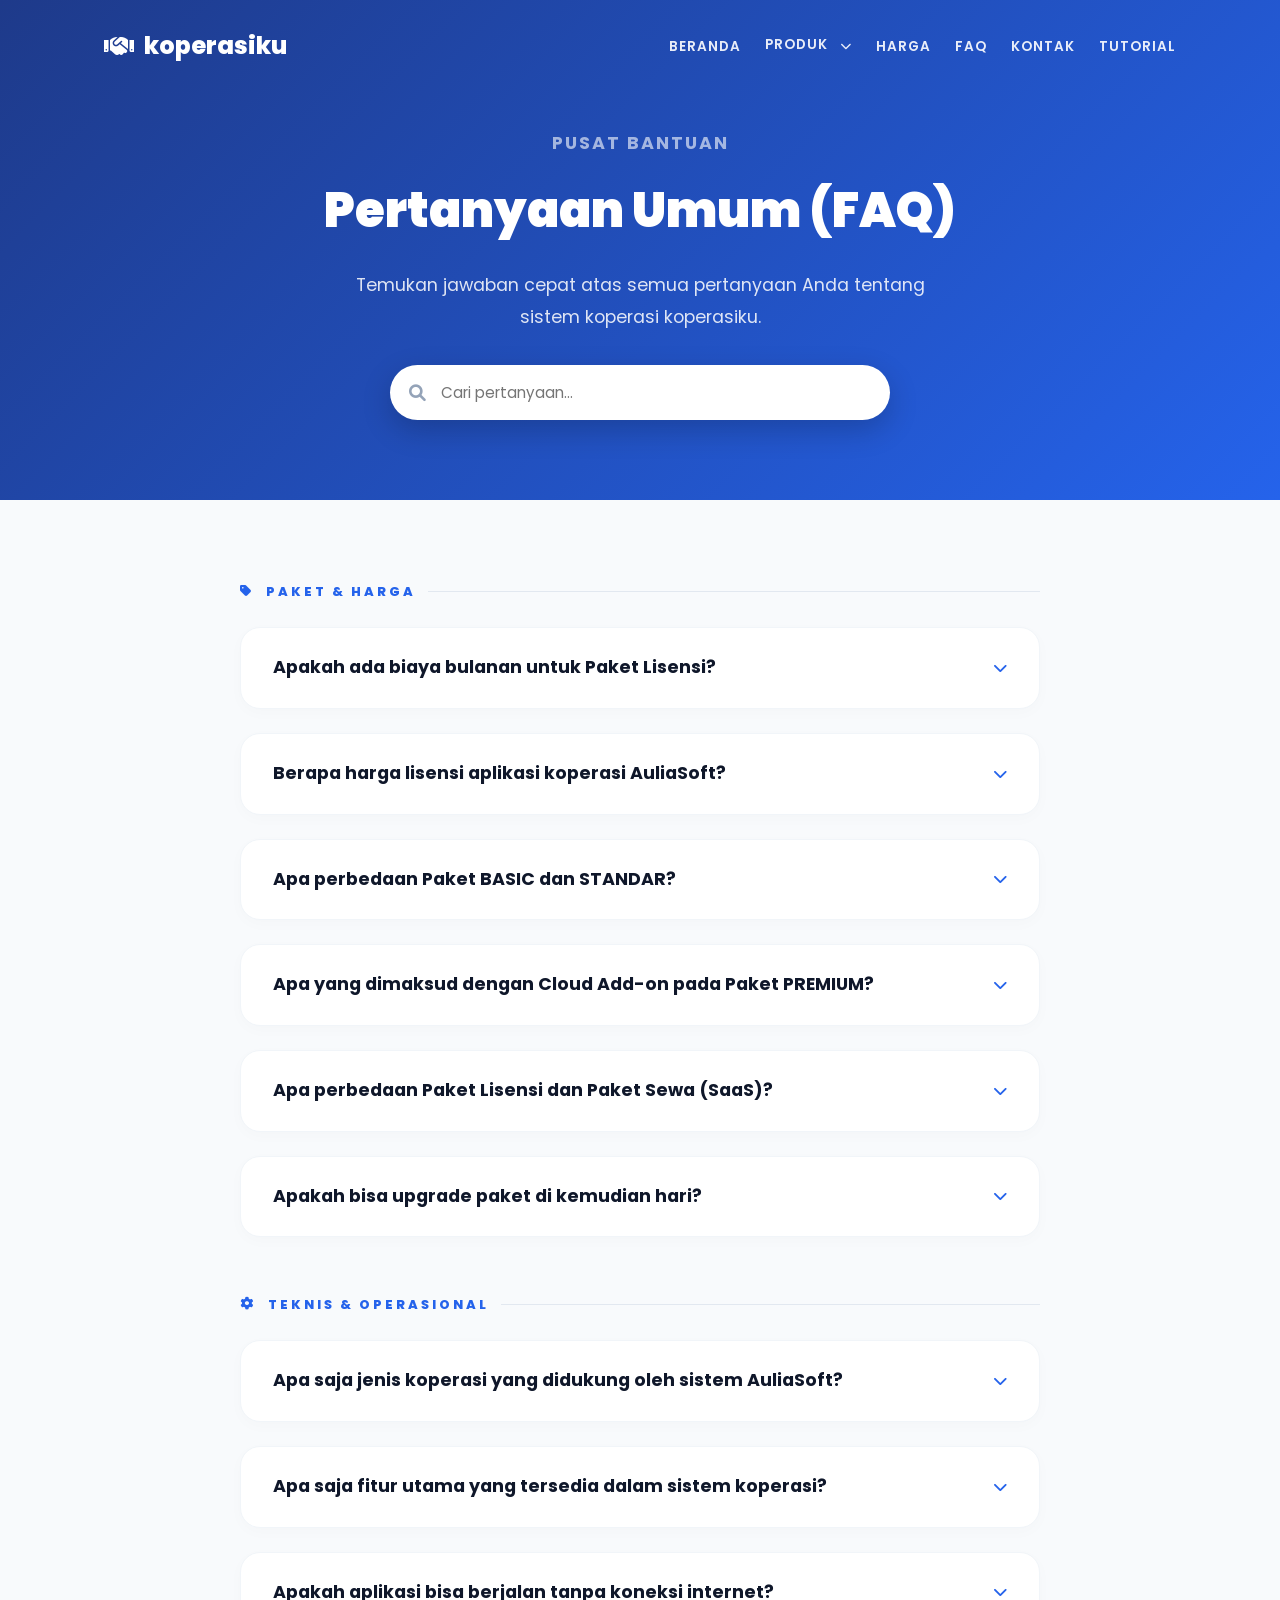
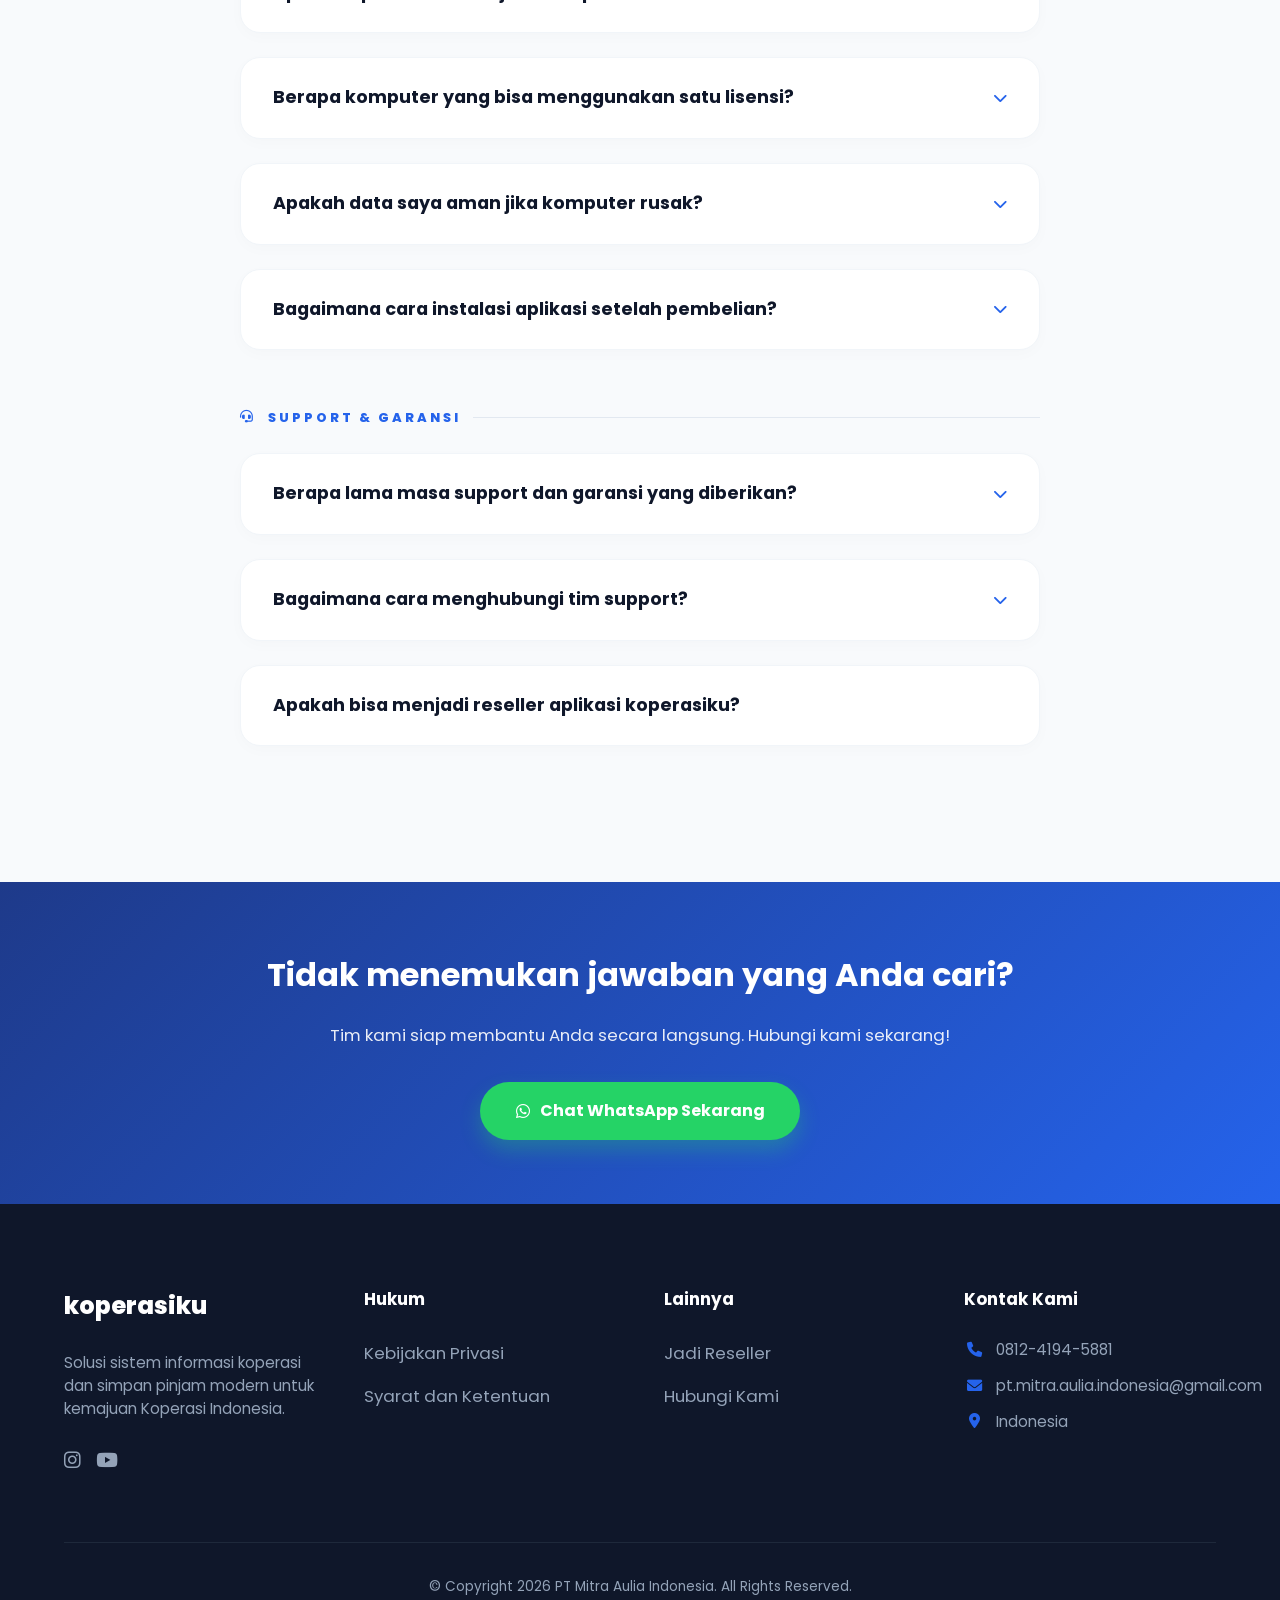
==== commit 4be1fcaf: "pembaharuan" ====
--- a/pages/faq.html
+++ b/pages/faq.html
@@ -219,7 +219,14 @@
               <i class="fas fa-chevron-down"></i>
             </summary>
             <p>Tidak ada. Paket Lisensi (BASIC, STANDAR, atau PREMIUM) adalah sistem "Sekali Bayar" untuk lisensi selamanya.
-              Anda hanya perlu membayar biaya tambahan jika ingin berlangganan layanan Cloud Add-on tahunan.</p>
+              Khusus untuk penggunaan multi-user, layanan Cloud diberikan secara <strong>gratis selama 18 bulan pertama</strong>. Setelah masa tersebut berakhir, biayanya hanya Rp 50.000 per bulan.</p>
+          </details>
+          <details>
+            <summary>
+              Berapa harga lisensi aplikasi koperasi AuliaSoft?
+              <i class="fas fa-chevron-down"></i>
+            </summary>
+            <p>Harga lisensi sangat terjangkau mulai dari Rp 1.500.000 hingga Rp 2.500.000, tergantung pada kelengkapan fitur dan paket yang dipilih (KSP, BMT, atau Paket 8in1). Harga sudah termasuk instalasi dan training dasar.</p>
           </details>
           <details>
             <summary>
@@ -265,11 +272,24 @@
         <div class="faq-accordion">
           <details>
             <summary>
+              Apa saja jenis koperasi yang didukung oleh sistem AuliaSoft?
+              <i class="fas fa-chevron-down"></i>
+            </summary>
+            <p>Sistem kami sangat fleksibel dan mendukung berbagai jenis entitas: Koperasi Simpan Pinjam (KSP), KSPPS BMT (Syariah), Koperasi Karyawan, Koperasi Konsumen/Toko, BUMDES, Mini Bank Sekolah, hingga Koperasi Produsen.</p>
+          </details>
+          <details>
+            <summary>
+              Apa saja fitur utama yang tersedia dalam sistem koperasi?
+              <i class="fas fa-chevron-down"></i>
+            </summary>
+            <p>Fitur mencakup Manajemen Simpanan & Pinjaman (USP/Syariah), Manajemen Stok Barang (Toko/Sembako), Apotik/Klinik, Logistik, serta pelaporan keuangan otomatis yang menghasilkan Neraca dan Rugi Laba secara realtime.</p>
+          </details>
+          <details>
+            <summary>
               Apakah aplikasi bisa berjalan tanpa koneksi internet?
               <i class="fas fa-chevron-down"></i>
             </summary>
-            <p>Ya, untuk paket Lisensi Offline/LAN (BASIC/STANDAR/PREMIUM), aplikasi berjalan sepenuhnya secara lokal. Internet
-              hanya dibutuhkan saat aktivasi pertama kali atau jika Anda menggunakan fitur Cloud Add-on.</p>
+            <p>Ya. Aplikasi Core AuliaSoft berbasis desktop (Windows) dan menggunakan penyimpanan data lokal, sehingga dapat dijalankan sepenuhnya secara <strong>Offline</strong> tanpa ketergantungan internet.</p>
           </details>
           <details>
             <summary>
@@ -306,21 +326,17 @@
         <div class="faq-accordion">
           <details>
             <summary>
-              Berapa lama masa support gratis yang diberikan?
-              <i class="fas fa-chevron-down"></i>
-            </summary>
-            <p>Paket STANDAR hingga PREMIUM mendapatkan support gratis selama 18 bulan sejak tanggal aktivasi. Setelah itu,
-              Anda bisa memperpanjang support dengan biaya yang sangat terjangkau.</p>
+              Berapa lama masa support dan garansi yang diberikan?
+              <i class="fas fa-chevron-down"></i>
+            </summary>
+            <p>Kami memberikan dukungan (support) gratis dan garansi fungsional aplikasi selama <strong>18 bulan (1,5 tahun)</strong> sejak tanggal aktivasi untuk memastikan sistem Anda berjalan tanpa kendala.</p>
           </details>
           <details>
             <summary>
               Bagaimana cara menghubungi tim support?
               <i class="fas fa-chevron-down"></i>
             </summary>
-            <p>Anda bisa menghubungi kami melalui WhatsApp di nomor <strong>0812-4194-5881</strong> atau email ke
-              <strong>pt.mitra.aulia.indonesia@gmail.com</strong>. Tim kami siap membantu Anda pada hari kerja
-              (Senin-Sabtu, pukul 08.00-22.00 WIB).
-            </p>
+            <p>Anda bisa menghubungi layanan <strong>WhatsApp Support 24/7</strong> kami di nomor <strong>0812-4194-5881</strong>. Tim teknis kami siap memandu Anda melalui bantuan remote desktop atau chat secara cepat.</p>
           </details>
           <details>
             <summary>
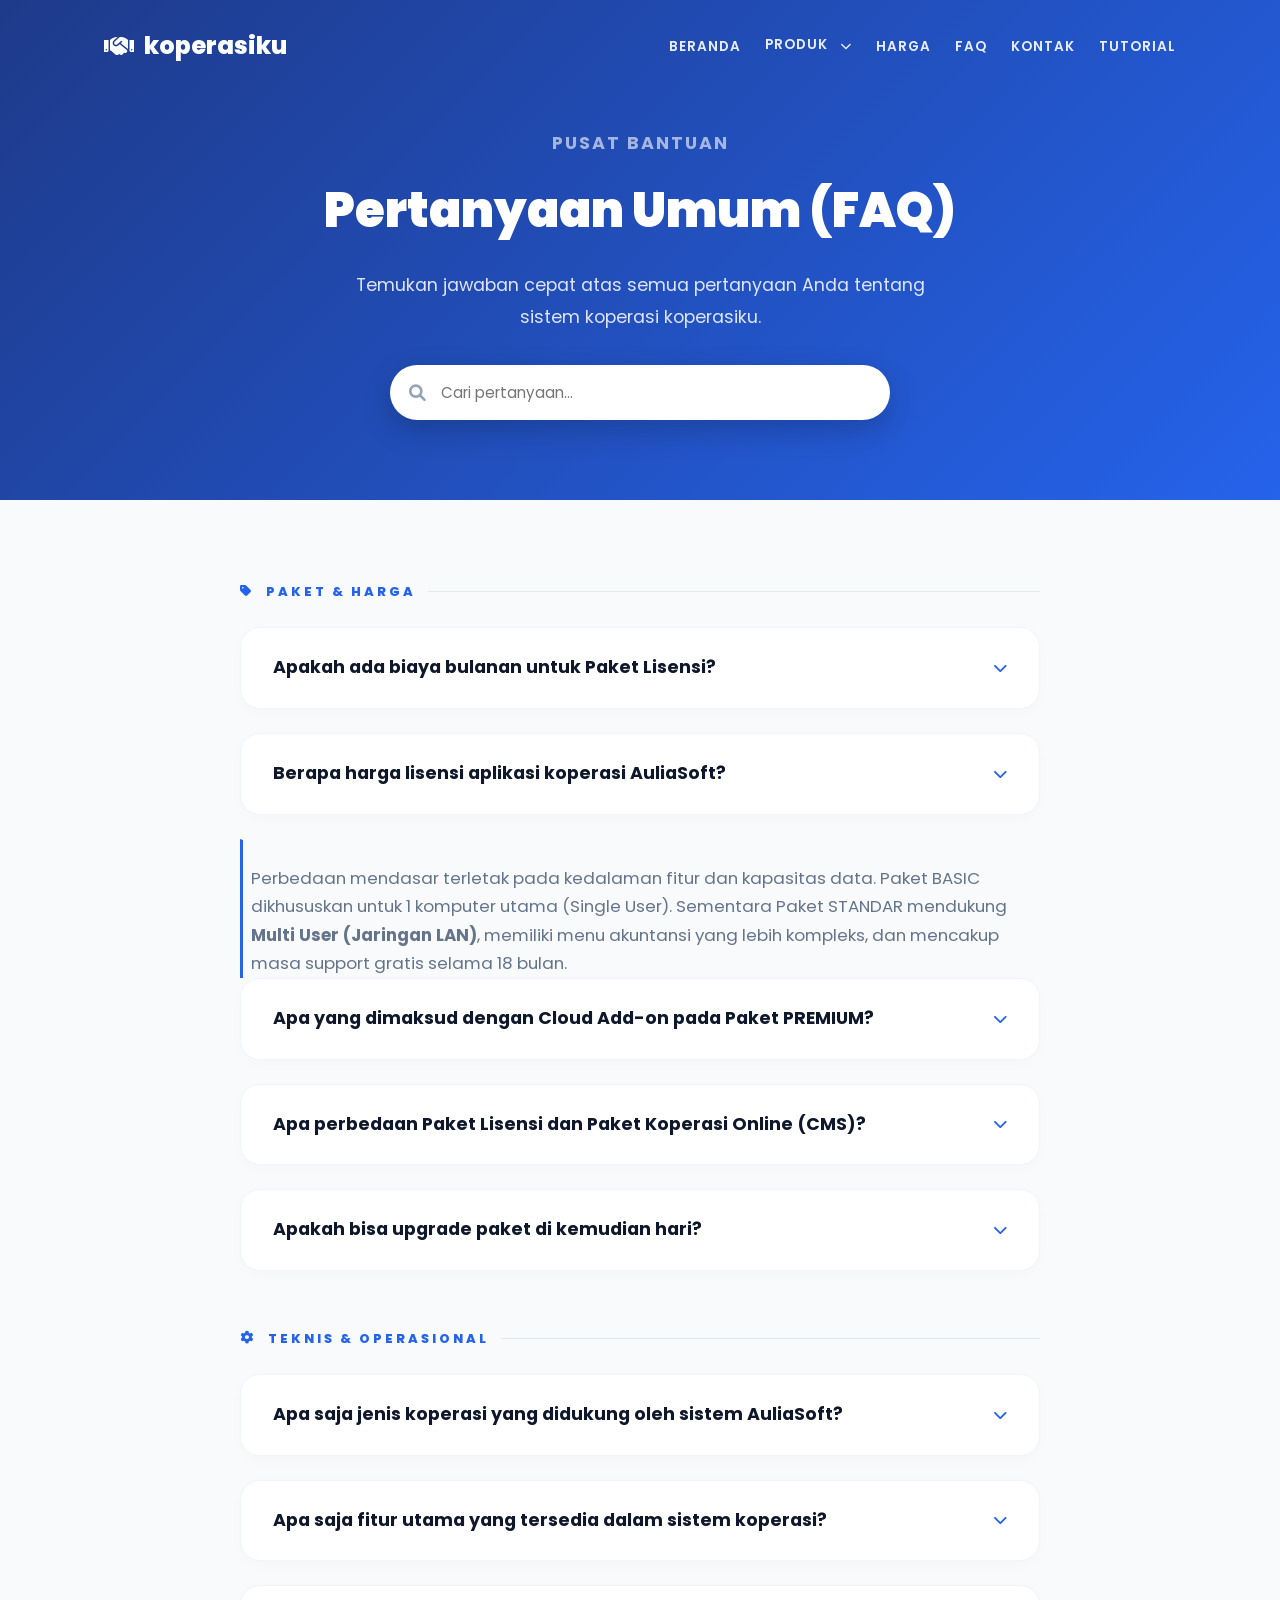
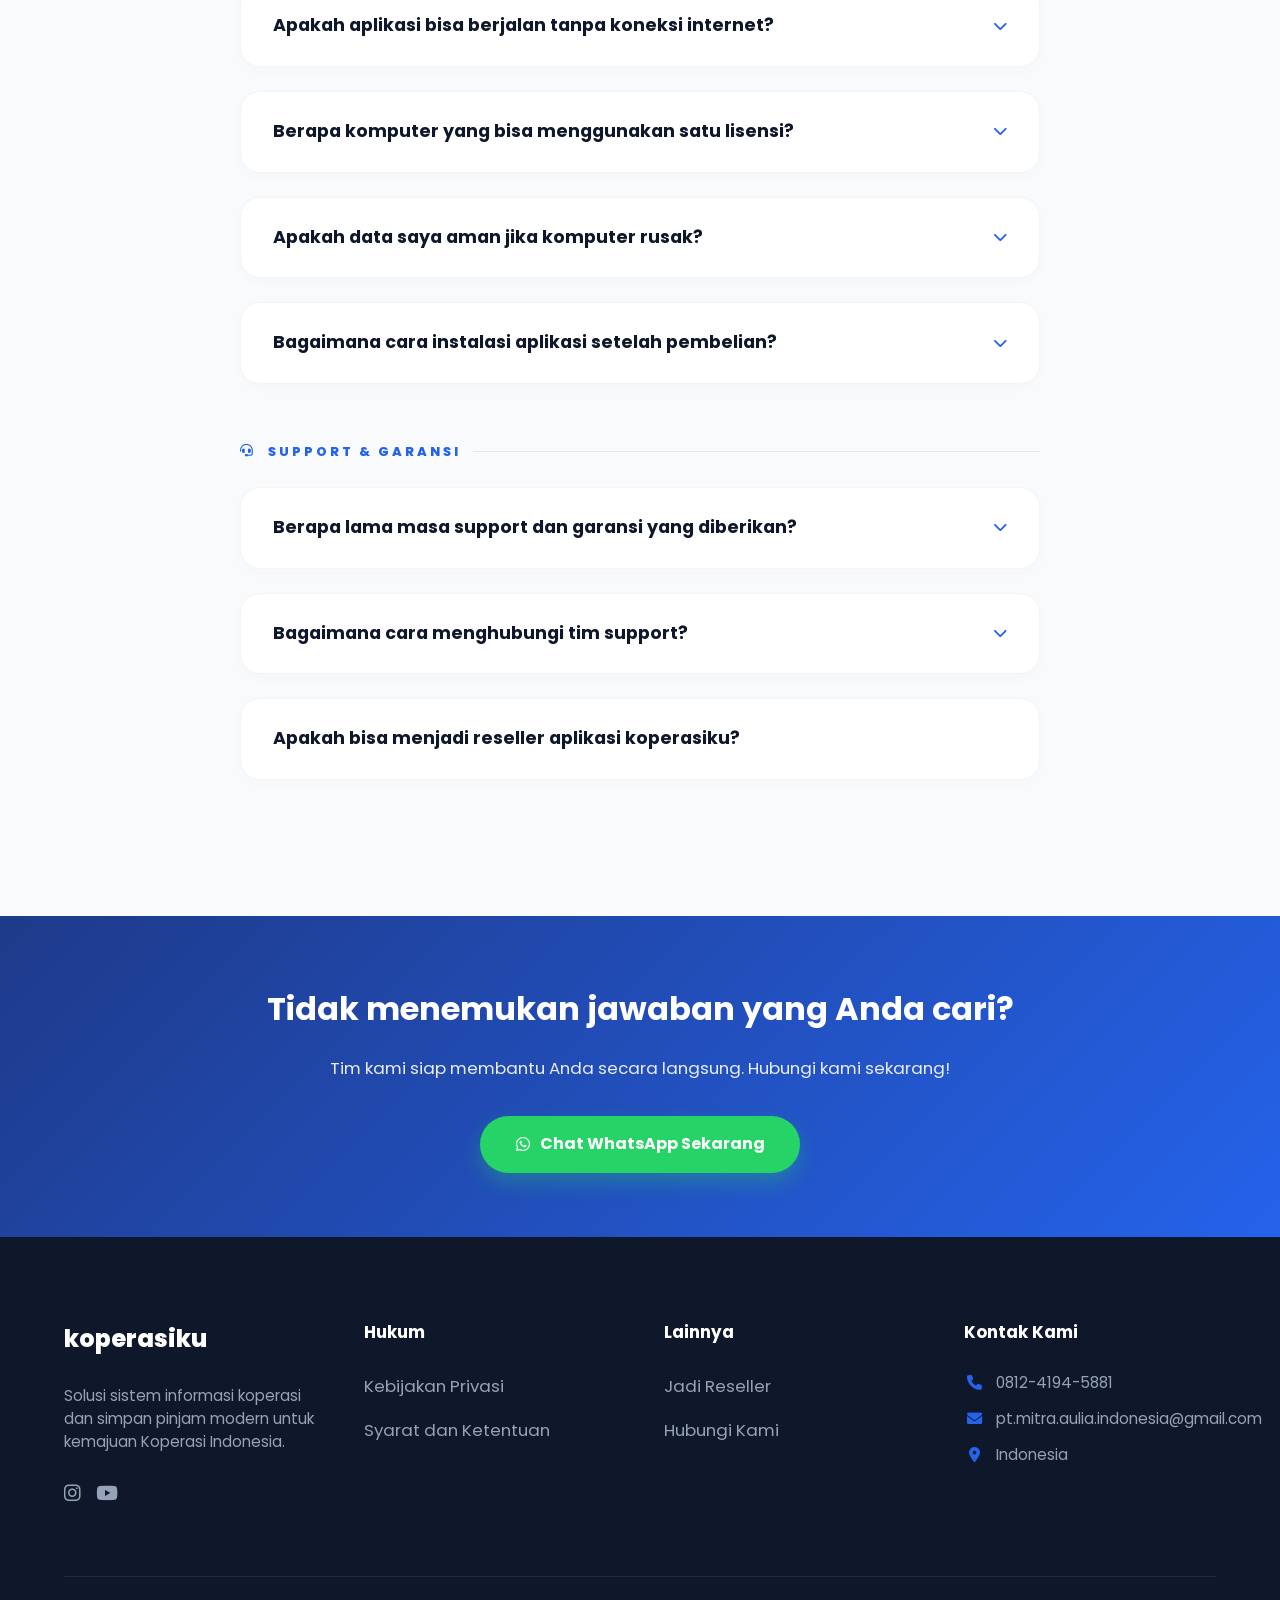
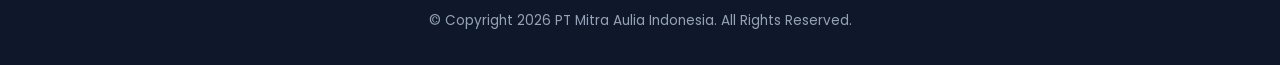
==== commit d2a35854: "update" ====
--- a/pages/faq.html
+++ b/pages/faq.html
@@ -218,8 +218,7 @@
               Apakah ada biaya bulanan untuk Paket Lisensi?
               <i class="fas fa-chevron-down"></i>
             </summary>
-            <p>Tidak ada. Paket Lisensi (BASIC, STANDAR, atau PREMIUM) adalah sistem "Sekali Bayar" untuk lisensi selamanya.
-              Khusus untuk penggunaan multi-user, layanan Cloud diberikan secara <strong>gratis selama 18 bulan pertama</strong>. Setelah masa tersebut berakhir, biayanya hanya Rp 50.000 per bulan.</p>
+            <p>Tidak ada biaya bulanan wajib. Paket Lisensi adalah sistem "Sekali Bayar" untuk lisensi selamanya. Layanan Support/Kendala diberikan secara <strong>gratis selama 18 bulan pertama</strong>. Setelah masa tersebut berakhir, biayanya hanya Rp 50.000 per bulan untuk support aplikasi jika ada kendala.</p>
           </details>
           <details>
             <summary>
@@ -228,32 +227,23 @@
             </summary>
             <p>Harga lisensi sangat terjangkau mulai dari Rp 1.500.000 hingga Rp 2.500.000, tergantung pada kelengkapan fitur dan paket yang dipilih (KSP, BMT, atau Paket 8in1). Harga sudah termasuk instalasi dan training dasar.</p>
           </details>
-          <details>
-            <summary>
-              Apa perbedaan Paket BASIC dan STANDAR?
-              <i class="fas fa-chevron-down"></i>
-            </summary>
-            <p>Paket BASIC dikhususkan untuk koperasi skala mikro dengan lisensi Single User (1 Komputer). Sementara Paket STANDAR mendukung Multi User (Jaringan LAN) dan mencakup dukungan gratis selama 18 bulan.</p>
-          </details>
+            <p>Perbedaan mendasar terletak pada kedalaman fitur dan kapasitas data. Paket BASIC dikhususkan untuk 1 komputer utama (Single User). Sementara Paket STANDAR mendukung <strong>Multi User (Jaringan LAN)</strong>, memiliki menu akuntansi yang lebih kompleks, dan mencakup masa support gratis selama 18 bulan.</p>
           <details>
             <summary>
               Apa yang dimaksud dengan Cloud Add-on pada Paket PREMIUM?
               <i class="fas fa-chevron-down"></i>
             </summary>
-            <p>Paket PREMIUM memungkinkan database offline Anda terintegrasi ke dashboard web. Pengurus bisa memantau laporan dari
-              HP melalui layanan cloud tahunan:<br><br>
+            <p>Cloud Add-on adalah jembatan yang menghubungkan database offline Anda ke internet menggunakan <strong>Arsitektur Hybrid</strong>. Fitur ini memungkinkan <strong>Backup Harian Otomatis</strong> ke cloud dan pemantauan laporan real-time melalui:<br><br>
               • <strong>Dashboard Web HP Pengurus</strong>: Rp 300.000 / Tahun<br>
-              • <strong>E-Aulia, M-Aulia, E-Sales</strong>: Rp 600.000 / Tahun
+              • <strong>App E-Aulia & M-Aulia</strong>: Rp 600.000 / Tahun
             </p>
           </details>
           <details>
             <summary>
-              Apa perbedaan Paket Lisensi dan Paket Sewa (SaaS)?
-              <i class="fas fa-chevron-down"></i>
-            </summary>
-            <p>Paket Lisensi (BASIC-PREMIUM) adalah bayar sekali, aplikasi berjalan di komputer lokal atau jaringan LAN Anda.
-              Paket Sewa (A-POS/E-POS) adalah sistem sewa bulanan dimana aplikasi sepenuhnya berbasis web dan bisa diakses
-              dari mana saja menggunakan HP, laptop, atau tablet dengan koneksi internet.</p>
+              Apa perbedaan Paket Lisensi dan Paket Koperasi Online (CMS)?
+              <i class="fas fa-chevron-down"></i>
+            </summary>
+            <p>Paket Lisensi (Offline/LAN) adalah sistem <strong>Sekali Bayar</strong> yang diinstal di komputer/jaringan lokal Anda (Hybrid). Paket Koperasi Online (CMS Auliasoft) adalah sistem <strong>Sewa Bulanan</strong> yang sepenuhnya berbasis web, memudahkan akses fleksibel dari mana saja tanpa perlu instalasi PC.</p>
           </details>
           <details>
             <summary>
@@ -304,9 +294,7 @@
               Apakah data saya aman jika komputer rusak?
               <i class="fas fa-chevron-down"></i>
             </summary>
-            <p>Untuk paket Lisensi Offline, data tersimpan di server lokal Anda. Kami sangat menyarankan untuk melakukan
-              backup data secara rutin. Untuk paket Sewa (A-POS / E-POS), data tersimpan aman di server cloud kami dengan
-              enkripsi dan backup otomatis.</p>
+            <p>Ya, data Anda sangat aman. Sistem kami menggunakan <strong>Mekanisme Hybrid</strong>; data utama tersimpan di komputer lokal Anda, namun sistem secara otomatis melakukan <strong>Backup Harian</strong> ke server cloud terenkripsi. Jika komputer lokal mengalami kerusakan, data Anda dapat dipulihkan kembali dengan cepat.</p>
           </details>
           <details>
             <summary>
--- a/css/style.css
+++ b/css/style.css
@@ -187,8 +187,8 @@
 }
 
 .navbar-nav a:hover,
-.navbar-nav li.active > a,
-.navbar-nav li.dropdown:hover > a {
+.navbar-nav li.active>a,
+.navbar-nav li.dropdown:hover>a {
   color: var(--primary-color) !important;
 }
 
@@ -269,13 +269,14 @@
     background: transparent;
     border: none;
     padding: 0 0 0 1rem;
-    display: none; /* Hidden by default on mobile, toggled via JS or active class */
+    display: none;
+    /* Hidden by default on mobile, toggled via JS or active class */
   }
 
   .dropdown.open .dropdown-menu {
     display: block;
   }
-  
+
   .navbar-nav {
     flex-direction: column;
     align-items: flex-start;
@@ -289,7 +290,8 @@
 .premium-laptop {
   position: relative;
   width: 100%;
-  max-width: 700px;
+  max-width: 1000px;
+  /* Maximum expansion for "Kasiraulia" look */
   margin: 0 auto;
   perspective: 2000px;
   transform-style: preserve-3d;
@@ -298,13 +300,15 @@
 
 .laptop-screen {
   position: relative;
-  background: #d9d9d9; /* Silver/Light Gray */
+  background: #d9d9d9;
+  /* Silver/Light Gray */
   padding: 10px;
   border-radius: 18px 18px 0 0;
   border: 1px solid rgba(255, 255, 255, 0.8);
-  box-shadow: 
+  box-shadow:
     0 20px 40px rgba(0, 0, 0, 0.3),
-    inset 0 0 0 2px rgba(255, 255, 255, 1); /* White Outline */
+    inset 0 0 0 2px rgba(255, 255, 255, 1);
+  /* White Outline */
   transform: rotateX(5deg);
   z-index: 2;
 }
@@ -315,7 +319,8 @@
   border-radius: 10px 10px 0 0;
   position: relative;
   overflow: hidden;
-  border: 1px solid #ffffff; /* Explicit white outline on bezel */
+  border: 1px solid #ffffff;
+  /* Explicit white outline on bezel */
 }
 
 .laptop-notch {
@@ -400,10 +405,9 @@
   left: 50%;
   transform: translate(-50%, -50%);
   width: 120%;
-  /* Increased size */
+  /* Restored to 120% */
   height: 120%;
   background: radial-gradient(circle, rgba(37, 99, 235, 0.25) 0%, transparent 60%);
-  /* Strengthened opacity */
   z-index: 1;
   pointer-events: none;
   filter: blur(20px);
@@ -532,8 +536,31 @@
   display: flex;
   align-items: center;
   overflow: hidden;
-  padding: 80px 5% 0;
+  padding: 80px 72px 0 77px;
+  /* Applied precise spacing for Desktop */
   width: 100%;
+}
+
+@media (max-width: 991px) {
+  .hero-new {
+    padding: 100px 5% 40px 5%;
+    min-height: auto;
+    background-attachment: scroll;
+    background-position: center center;
+  }
+
+  .hero-overlay {
+    background: linear-gradient(to bottom,
+        rgba(15, 23, 42, 0.85) 0%,
+        rgba(15, 23, 42, 0.7) 40%,
+        rgba(15, 23, 42, 0.85) 100%);
+  }
+}
+
+@media (max-width: 768px) {
+  .hero-new {
+    padding: 90px 20px 40px 20px;
+  }
 }
 
 .hero-overlay {
@@ -553,28 +580,35 @@
   position: relative;
   z-index: 2;
   display: grid;
-  grid-template-columns: 1.2fr 0.8fr;
+  grid-template-columns: 1.1fr 0.9fr;
+  /* Maximum expansion for laptop space */
   gap: 4rem;
   align-items: center;
   color: white;
+  max-width: none;
+  /* Removed max-width restriction */
+  width: 100%;
+  margin: 0;
 }
 
 .hero-text-side h1 {
-  font-size: clamp(1.8rem, 5vw, 2.8rem);
-  /* Slightly more refined max size */
-  font-weight: 900;
-  line-height: 1.15;
-  margin-bottom: 2rem;
+  font-size: clamp(2.5rem, 6vw, 3.5rem);
+  /* Extra large for Kasiraulia style */
+  font-weight: 800;
+  line-height: 1.1;
+  margin-bottom: 1.5rem;
   text-shadow: 0 4px 10px rgba(0, 0, 0, 0.5);
 }
 
 .hero-text-side p {
-  font-size: 1.1rem;
-  /* Reduced from 1.25rem */
+  font-size: 1.25rem;
+  /* Slightly larger for readability */
   opacity: 0.9;
   margin-bottom: 2.5rem;
-  max-width: 600px;
+  max-width: 900px;
+  /* Increased max-width for more spacious feel */
   text-shadow: 0 2px 5px rgba(0, 0, 0, 0.4);
+  line-height: 1.7;
 }
 
 .btn-playstore {
@@ -596,6 +630,34 @@
   background: white;
   color: var(--text-dark);
   transform: translateY(-3px);
+}
+
+.btn-outline-white {
+  display: inline-flex;
+  align-items: center;
+  gap: 12px;
+  background: transparent;
+  border: 2px solid rgba(255, 255, 255, 0.8);
+  padding: 1.1rem 2.5rem;
+  border-radius: 50px;
+  color: white;
+  text-decoration: none;
+  font-weight: 700;
+  font-size: 1.1rem;
+  transition: all 0.3s;
+  box-shadow: 0 4px 15px rgba(0, 0, 0, 0.1);
+}
+
+.btn-outline-white:hover {
+  background: white;
+  color: var(--text-dark);
+  border-color: white;
+  transform: translateY(-3px);
+  box-shadow: 0 8px 25px rgba(37, 99, 235, 0.3);
+}
+
+.btn-outline-white i {
+  font-size: 1.2rem;
 }
 
 .dual-mockup {
@@ -800,6 +862,24 @@
   transform: translateX(5px);
 }
 
+/* Checklist Styles */
+.list-check {
+  list-style: none;
+  padding-left: 0;
+}
+
+.list-check li {
+  display: flex;
+  align-items: center;
+  gap: 12px;
+  margin-bottom: 0.8rem;
+}
+
+.list-check li i {
+  flex-shrink: 0;
+  font-size: 1.1rem;
+}
+
 /* Features Center Layout Redesign */
 .features-center-layout {
   padding: 8rem 5%;
@@ -1126,7 +1206,8 @@
 }
 
 .pricing-grid {
-  display: none; /* Hidden by default */
+  display: none;
+  /* Hidden by default */
   grid-template-columns: repeat(auto-fit, minmax(300px, 1fr));
   gap: 2.5rem;
   max-width: 1200px;
@@ -1140,14 +1221,22 @@
 }
 
 @media (min-width: 992px) {
-    .pricing-grid {
-        grid-template-columns: repeat(auto-fit, minmax(320px, 380px)); /* Fixed max width per card to prevent stretching */
-    }
+  .pricing-grid {
+    grid-template-columns: repeat(auto-fit, minmax(320px, 380px));
+    /* Fixed max width per card to prevent stretching */
+  }
 }
 
 @keyframes fadeIn {
-    from { opacity: 0; transform: translateY(10px); }
-    to { opacity: 1; transform: translateY(0); }
+  from {
+    opacity: 0;
+    transform: translateY(10px);
+  }
+
+  to {
+    opacity: 1;
+    transform: translateY(0);
+  }
 }
 
 .price-card {
@@ -1544,7 +1633,8 @@
   .navbar-nav .dropdown-menu {
     position: static !important;
     float: none;
-    background: #f8fafc; /* Light background for contrast */
+    background: #f8fafc;
+    /* Light background for contrast */
     box-shadow: none;
     border: none;
     display: none;
@@ -1565,11 +1655,13 @@
     color: var(--text-muted) !important;
     padding: 0.8rem 1.5rem !important;
     border-bottom: none !important;
-    text-transform: none; /* Sub-items don't need all-caps */
+    text-transform: none;
+    /* Sub-items don't need all-caps */
   }
 
   .hero-container {
-    grid-template-columns: 1fr;
+    display: flex;
+    flex-direction: column;
     text-align: center;
     gap: 3rem;
   }
@@ -1610,9 +1702,22 @@
     margin-bottom: 0.5rem;
   }
 
-  #cocok-untuk .container-flex {
+  #cocok-untuk .container-flex,
+  #online .container-flex {
     flex-direction: column-reverse;
-    /* Put image on top for this section */
+    /* Put image on top for these sections */
+  }
+
+  .features-mockup {
+    width: 100%;
+    max-width: 100% !important;
+    margin: 2rem 0;
+    transform: scale(1.1);
+  }
+
+  .features-mockup .image-wrapper {
+    max-width: 100% !important;
+    padding: 0;
   }
 
   .price-card.featured {
@@ -1849,7 +1954,8 @@
 .info-text p {
   color: #64748b;
   font-size: 0.95rem;
-  word-break: break-word; /* Prevents long emails from clipping */
+  word-break: break-word;
+  /* Prevents long emails from clipping */
 }
 
 .social-links-contact {
@@ -2057,10 +2163,20 @@
     font-size: 0.85rem;
   }
 
-  .btn-primary-glow {
-    width: 100%;
+  .btn-primary-glow,
+  .btn-outline-primary,
+  .btn-simple,
+  .btn-demo,
+  .btn-secondary-white,
+  .btn-wa,
+  .btn-generate-key {
+    width: 100% !important;
+    max-width: 400px;
+    margin-left: auto;
+    margin-right: auto;
+    justify-content: center;
     font-size: 1rem;
-    padding: 1rem;
+    padding: 1.1rem !important;
   }
 }
 
@@ -2210,26 +2326,138 @@
   flex-grow: 1;
 }
 
-.btn-try {
+.btn-try,
+.btn-primary-glow,
+.btn-demo {
   display: inline-flex;
   align-items: center;
   justify-content: center;
   gap: 12px;
   background: var(--primary-color);
   color: white !important;
-  padding: 1rem 2.2rem;
+  padding: 1.1rem 2.8rem;
+  border-radius: 50px;
+  /* Changed from 16px to 50px for consistency */
+  border-radius: 50px;
+  font-weight: 800;
+  text-decoration: none;
+  transition: all 0.3s cubic-bezier(0.4, 0, 0.2, 1);
+  border: none;
+  font-size: 1.05rem;
+  cursor: pointer;
+  box-shadow: 0 10px 20px rgba(37, 99, 235, 0.2);
+}
+
+.btn-try:hover,
+.btn-primary-glow:hover,
+.btn-demo:hover {
+  background: #1d4ed8 !important;
+  transform: translateY(-3px);
+  box-shadow: 0 15px 30px rgba(37, 99, 235, 0.4);
+  color: white !important;
+}
+
+.btn-secondary-white {
+  display: inline-flex;
+  align-items: center;
+  justify-content: center;
+  gap: 10px;
+  background: rgba(255, 255, 255, 0.1);
+  color: white !important;
+  padding: 1.1rem 2.5rem;
+  border-radius: 50px;
+  text-decoration: none;
+  font-weight: 700;
+  border: 1.5px solid rgba(255, 255, 255, 0.4);
+  transition: all 0.3s;
+}
+
+.btn-secondary-white:hover {
+  background: white;
+  color: var(--primary-color) !important;
+  transform: translateY(-3px);
+}
+
+.btn-outline-primary {
+  display: inline-flex;
+  align-items: center;
+  justify-content: center;
+  gap: 10px;
+  background: transparent;
+  color: var(--primary-color) !important;
+  border: 2px solid var(--primary-color);
+  padding: 0.9rem 2.2rem;
   border-radius: 50px;
   font-weight: 700;
   text-decoration: none;
-  transition: all 0.3s cubic-bezier(0.4, 0, 0.2, 1);
-  border: none;
+  transition: all 0.3s;
+}
+
+.btn-outline-primary:hover {
+  background: var(--primary-color);
+  color: white !important;
+}
+
+.btn-simple {
+  display: inline-flex;
+  align-items: center;
+  justify-content: center;
+  gap: 10px;
+  color: var(--primary-color);
+  font-weight: 700;
+  text-decoration: none;
+  transition: all 0.3s;
+  padding: 0.5rem 1rem;
+}
+
+.btn-simple:hover {
+  gap: 15px;
+  opacity: 0.8;
+}
+
+.btn-wa {
+  display: inline-flex;
+  align-items: center;
+  justify-content: center;
+  gap: 10px;
+  background: #25d366;
+  color: white !important;
+  padding: 1rem 2.2rem;
+  border-radius: 50px;
+  text-decoration: none;
+  font-weight: 800;
+  font-size: 1.1rem;
+  box-shadow: 0 10px 20px rgba(37, 211, 102, 0.2);
+  transition: all 0.3s;
+}
+
+.btn-wa:hover {
+  background: #22c55e;
+  transform: translateY(-3px);
+  box-shadow: 0 15px 30px rgba(37, 211, 102, 0.3);
+  color: white !important;
+}
+
+.btn-generate-key {
+  display: inline-flex;
+  align-items: center;
+  justify-content: center;
+  gap: 12px;
+  background: linear-gradient(135deg, #10b981 0%, #059669 100%);
+  color: white !important;
+  padding: 1.1rem 2.2rem;
+  border-radius: 12px;
+  text-decoration: none;
+  font-weight: 800;
   font-size: 1rem;
-}
-
-.btn-try:hover {
-  background: #1d4ed8 !important;
-  transform: scale(1.05);
-  box-shadow: 0 10px 20px rgba(37, 99, 235, 0.25);
+  box-shadow: 0 10px 20px rgba(16, 185, 129, 0.2);
+  transition: all 0.3s;
+}
+
+.btn-generate-key:hover {
+  transform: translateY(-3px);
+  box-shadow: 0 15px 30px rgba(16, 185, 129, 0.4);
+  background: linear-gradient(135deg, #059669 0%, #047857 100%);
   color: white !important;
 }
 
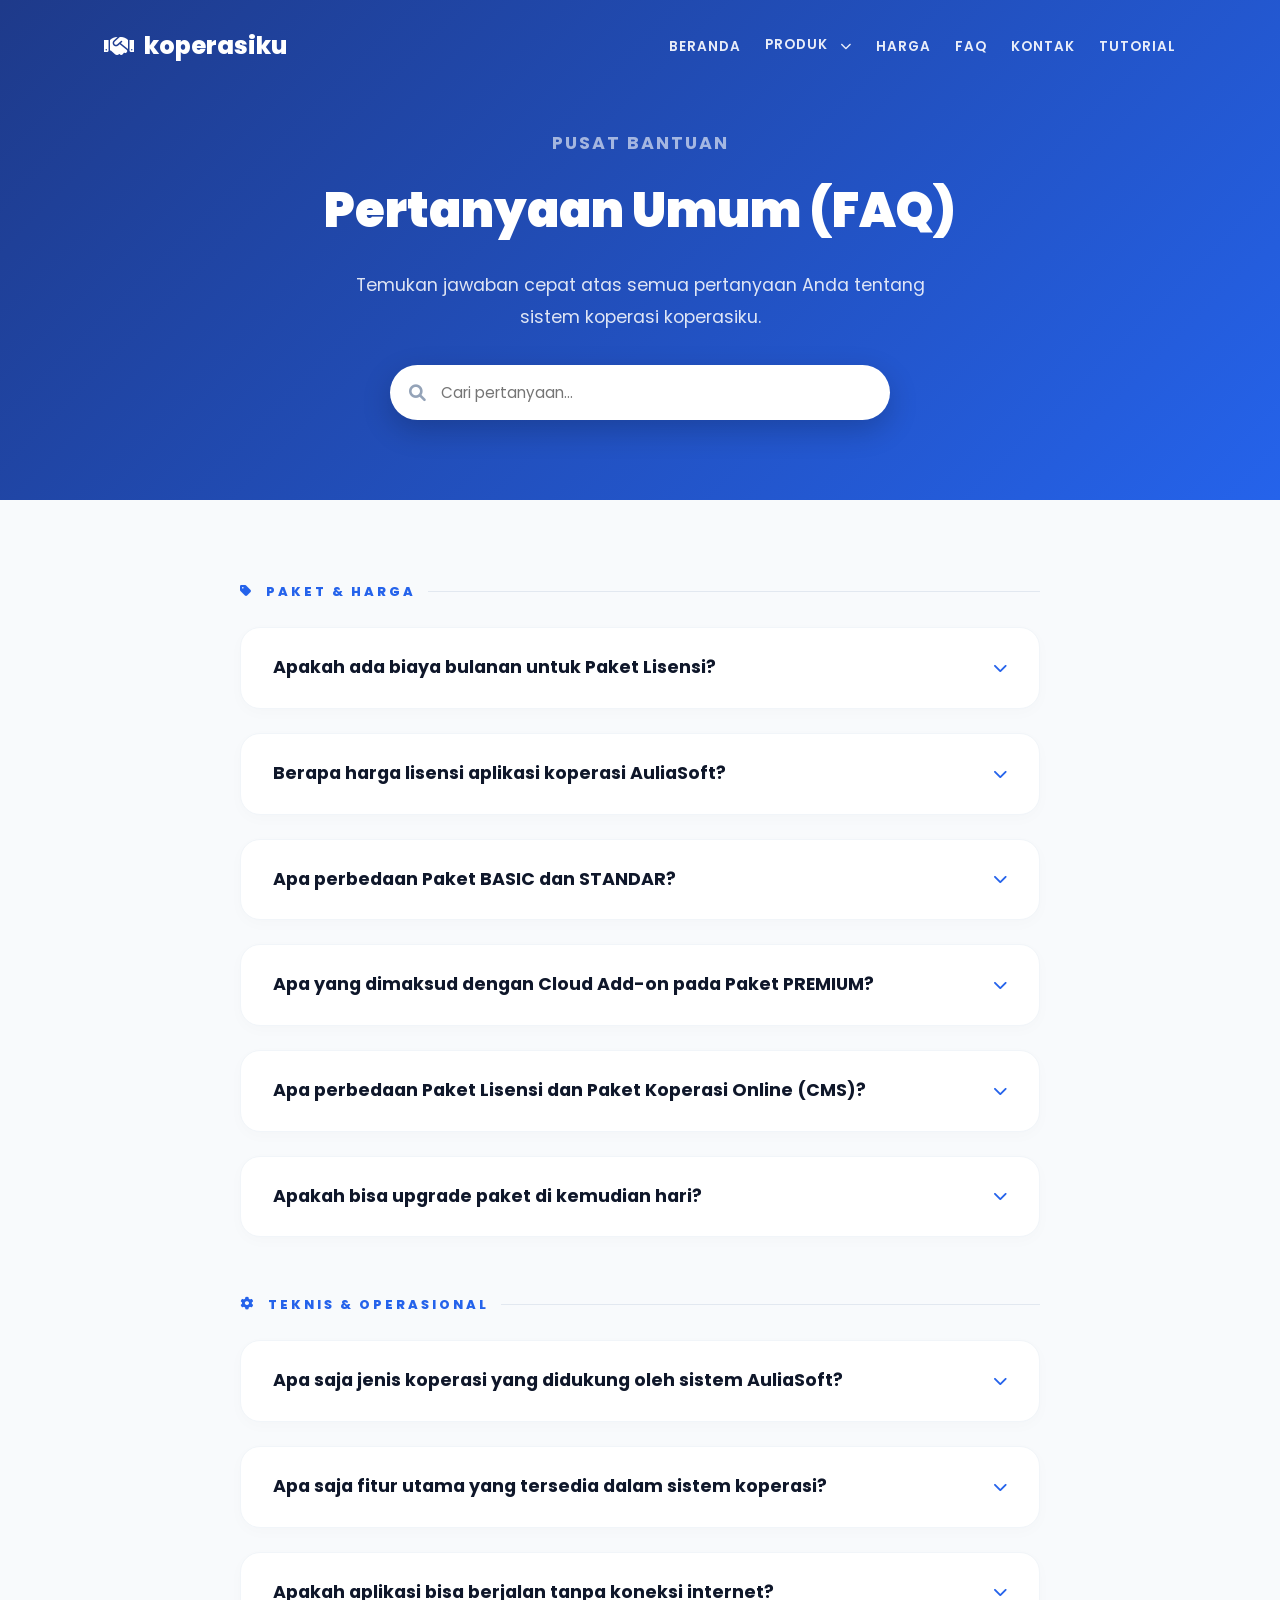
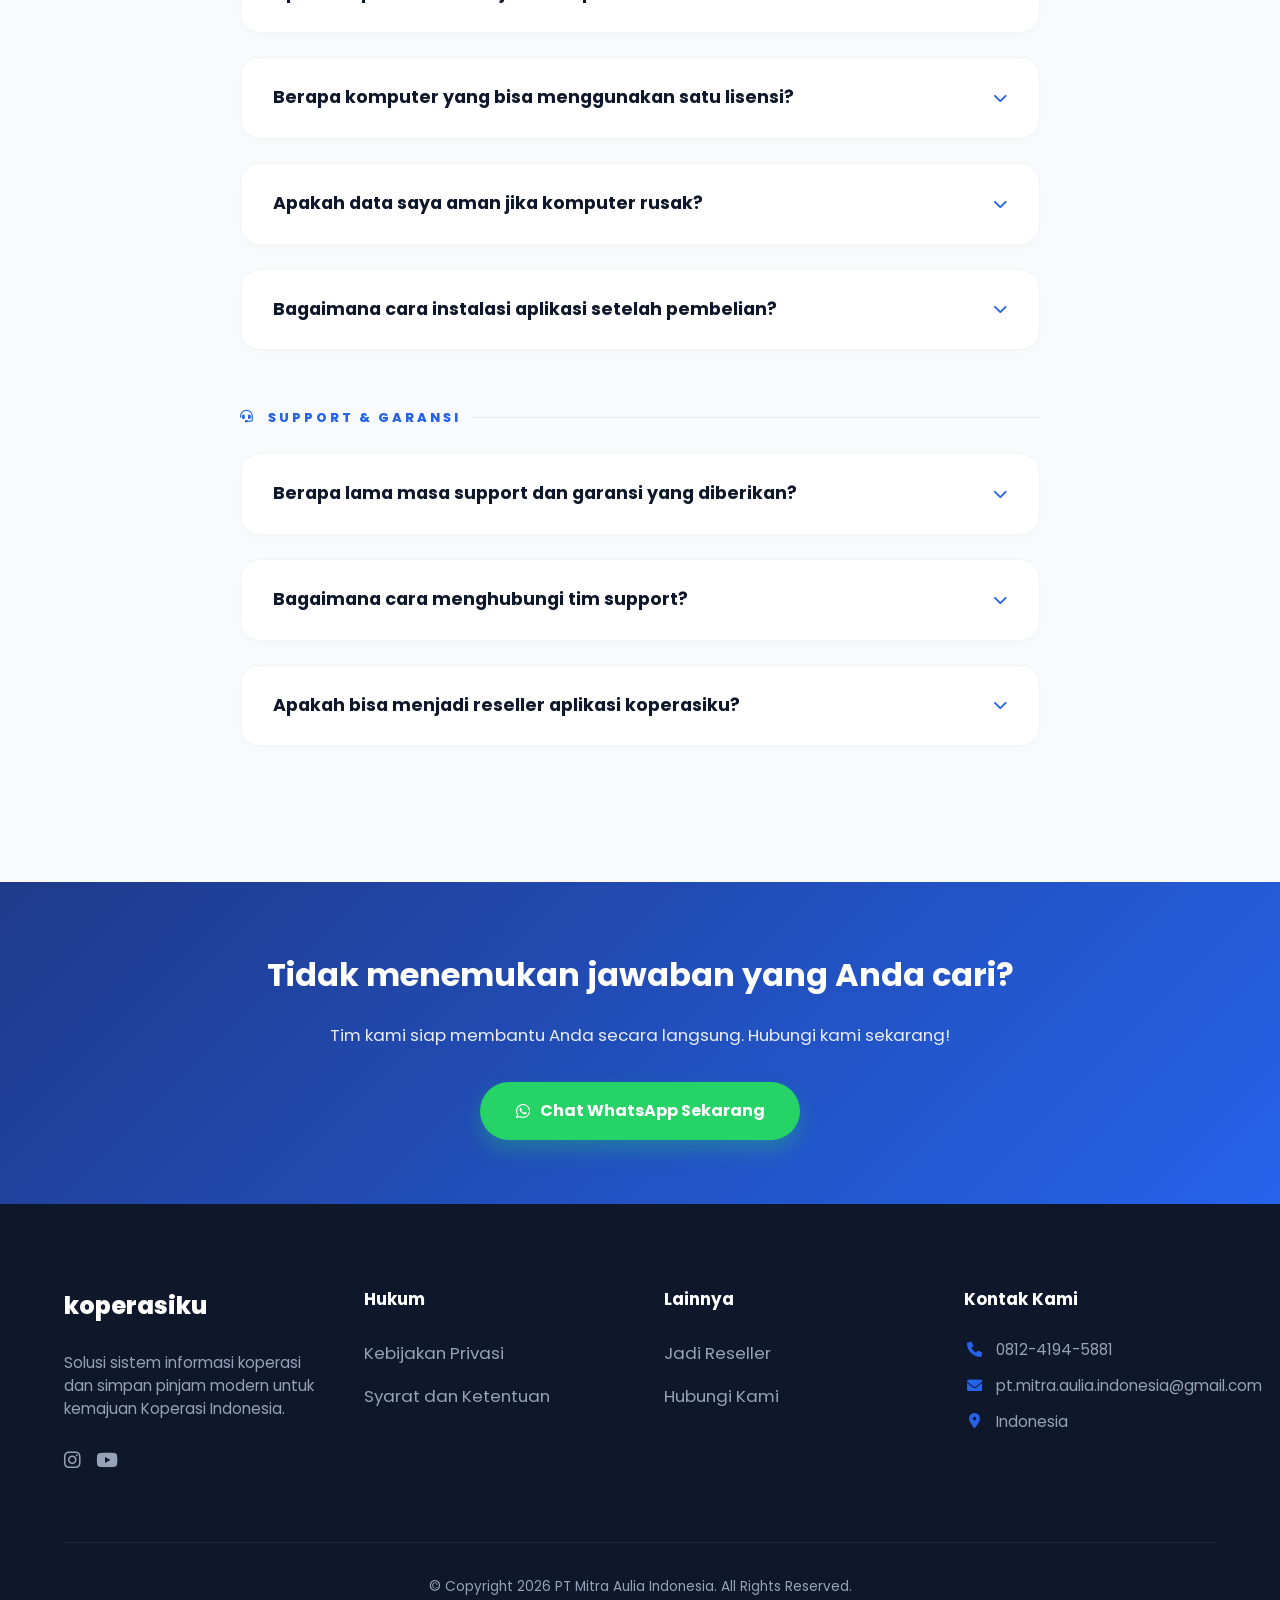
==== commit 7fce74a8: "Update faq.html" ====
--- a/pages/faq.html
+++ b/pages/faq.html
@@ -227,7 +227,13 @@
             </summary>
             <p>Harga lisensi sangat terjangkau mulai dari Rp 1.500.000 hingga Rp 2.500.000, tergantung pada kelengkapan fitur dan paket yang dipilih (KSP, BMT, atau Paket 8in1). Harga sudah termasuk instalasi dan training dasar.</p>
           </details>
+          <details>
+            <summary>
+              Apa perbedaan Paket BASIC dan STANDAR?
+              <i class="fas fa-chevron-down"></i>
+            </summary>
             <p>Perbedaan mendasar terletak pada kedalaman fitur dan kapasitas data. Paket BASIC dikhususkan untuk 1 komputer utama (Single User). Sementara Paket STANDAR mendukung <strong>Multi User (Jaringan LAN)</strong>, memiliki menu akuntansi yang lebih kompleks, dan mencakup masa support gratis selama 18 bulan.</p>
+          </details>
           <details>
             <summary>
               Apa yang dimaksud dengan Cloud Add-on pada Paket PREMIUM?
@@ -329,6 +335,7 @@
           <details>
             <summary>
               Apakah bisa menjadi reseller aplikasi koperasiku?
+              <i class="fas fa-chevron-down"></i>
             </summary>
             <p>Ya! Pengguna Paket BASIC secara otomatis bersedia menjadi reseller dan lokasi studi
               banding aplikasi auliasoft. Untuk paket reseller lainnya, silakan hubungi kami untuk mendiskusikan
